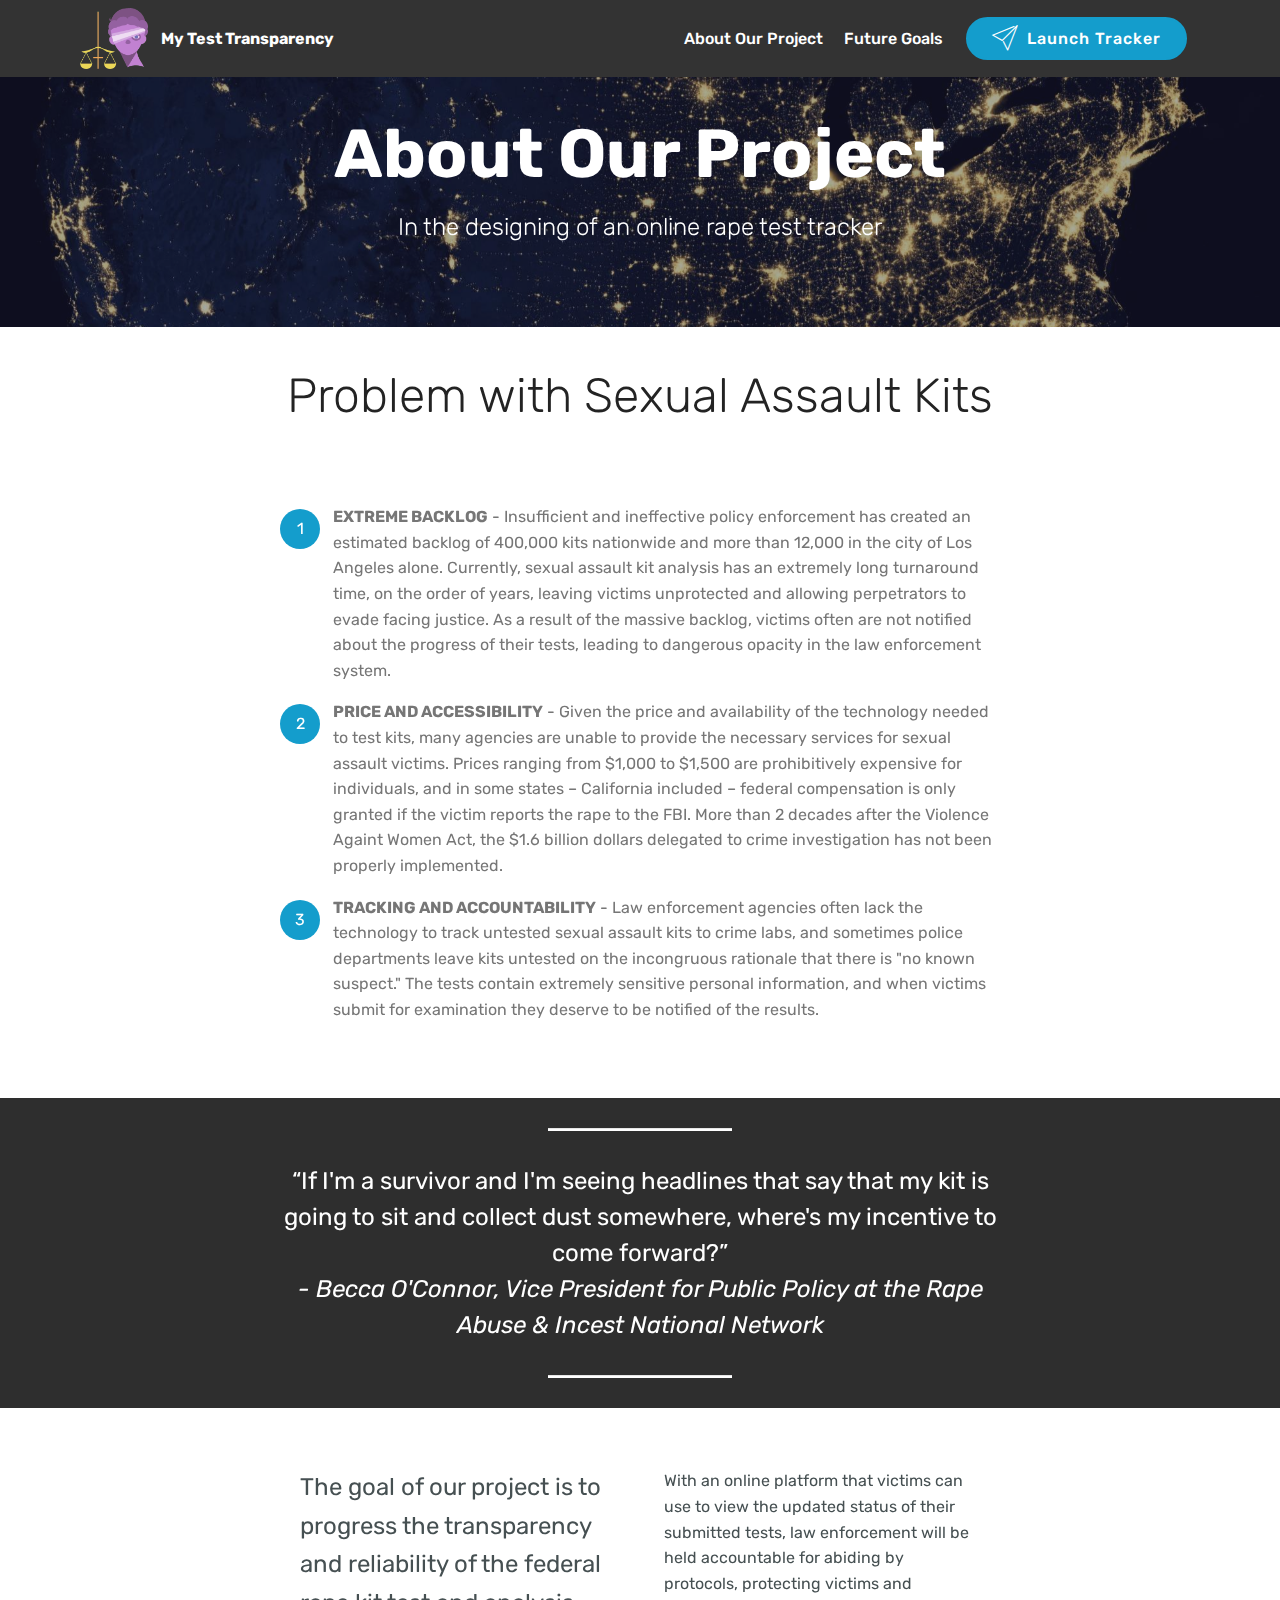
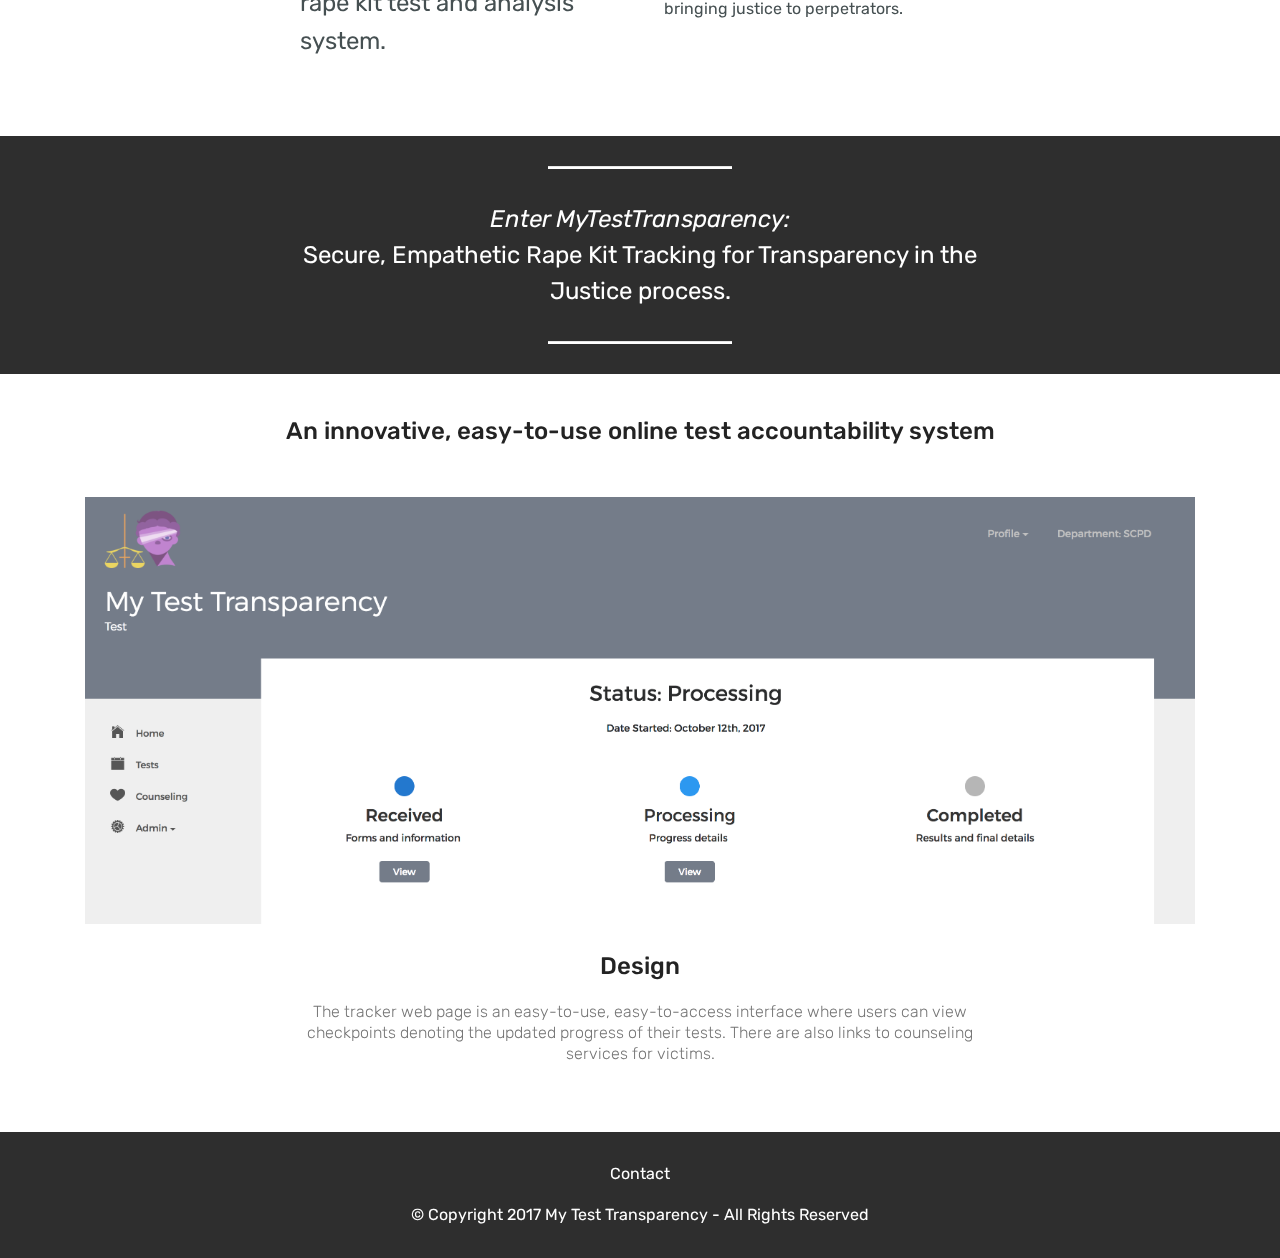
==== about.html @ ef168f83 "sorry ethan" ====
<!DOCTYPE html>
<html>
<head>
  <!-- Site made with Mobirise Website Builder v4.4.0, https://mobirise.com -->
  <meta charset="UTF-8">
  <meta http-equiv="X-UA-Compatible" content="IE=edge">
  <meta name="generator" content="Mobirise v4.4.0, mobirise.com">
  <meta name="viewport" content="width=device-width, initial-scale=1">
  <link rel="shortcut icon" href="assets/images/logo4.png" type="image/x-icon">
  <meta name="description" content="Web Builder Description">
  <title>About Our Project</title>
  <link rel="stylesheet" href="assets/web/assets/mobirise-icons/mobirise-icons.css">
  <link rel="stylesheet" href="assets/tether/tether.min.css">
  <link rel="stylesheet" href="assets/bootstrap/css/bootstrap.min.css">
  <link rel="stylesheet" href="assets/bootstrap/css/bootstrap-grid.min.css">
  <link rel="stylesheet" href="assets/bootstrap/css/bootstrap-reboot.min.css">
  <link rel="stylesheet" href="assets/socicon/css/styles.css">
  <link rel="stylesheet" href="assets/dropdown/css/style.css">
  <link rel="stylesheet" href="assets/theme/css/style.css">
  <link rel="stylesheet" href="assets/mobirise/css/mbr-additional.css" type="text/css">
  
  
  
</head>
<body>
<section class="menu cid-qA3uhq1I6x" once="menu" id="menu1-1q" data-rv-view="82">

    

    <nav class="navbar navbar-expand beta-menu navbar-dropdown align-items-center navbar-fixed-top navbar-toggleable-sm">
        <button class="navbar-toggler navbar-toggler-right" type="button" data-toggle="collapse" data-target="#navbarSupportedContent" aria-controls="navbarSupportedContent" aria-expanded="false" aria-label="Toggle navigation">
            <div class="hamburger">
                <span></span>
                <span></span>
                <span></span>
                <span></span>
            </div>
        </button>
        <div class="menu-logo">
            <div class="navbar-brand">
                <span class="navbar-logo">
                    <a href="index.html">
                         <img src="assets/images/biome-icon-500x448.png" alt="Mobirise" title="" media-simple="true" style="height: 3.8rem;">
                    </a>
                </span>
                <span class="navbar-caption-wrap"><a class="navbar-caption text-white display-4" href="index.html">
                        My Test Transparency</a></span>
            </div>
        </div>
        <div class="collapse navbar-collapse" id="navbarSupportedContent">
            <ul class="navbar-nav nav-dropdown" data-app-modern-menu="true"><li class="nav-item">
                    <a class="nav-link link text-white display-4" href="about.html">
                        
                        About Our Project</a>
                </li>
                <li class="nav-item">
                    <a class="nav-link link text-white display-4" href="page2.html">
                        Future Goals
                    </a>
                </li></ul>
            <div class="navbar-buttons mbr-section-btn"><a class="btn btn-sm btn-primary display-4" href="http://post-s-more.firebaseapp.com"><span class="mbri-paper-plane mbr-iconfont mbr-iconfont-btn"></span>
                    Launch Tracker</a></div>
        </div>
    </nav>
</section>

<section class="engine"><a href="https://mobirise.co">Mobirise</a></section><section class="mbr-section content5 cid-qzYVEsh3ck mbr-parallax-background" id="content5-o" data-rv-view="56">

    

    <div class="mbr-overlay" style="opacity: 0.4; background-color: rgb(35, 35, 35);">
    </div>

    <div class="container">
        <div class="media-container-row">
            <div class="title col-12 col-md-8">
                <h2 class="align-center mbr-bold mbr-white pb-3 mbr-fonts-style display-1">
                    About Our Project</h2>
                <h3 class="mbr-section-subtitle align-center mbr-light mbr-white pb-3 mbr-fonts-style display-5">
                    In the designing of an online rape test tracker</h3>
                
                
            </div>
        </div>
    </div>
</section>

<section class="mbr-section content4 cid-qzYWwSznkA" id="content4-p" data-rv-view="59">

    

    <div class="container">
        <div class="media-container-row">
            <div class="title col-12 col-md-8">
                <h2 class="align-center pb-3 mbr-fonts-style display-2">Problem with Sexual Assault Kits</h2>
                <h3 class="mbr-section-subtitle align-center mbr-light mbr-fonts-style display-5"></h3>
                
            </div>
        </div>
    </div>
</section>

<section class="mbr-section article content11 cid-qzYY0s5NIc" id="content11-u" data-rv-view="61">
     

    <div class="container">
        <div class="media-container-row">
            <div class="mbr-text counter-container col-12 col-md-8 mbr-fonts-style display-7">
                <ol>
                    <li><strong>EXTREME BACKLOG</strong>&nbsp;- Insufficient and ineffective policy enforcement has created an estimated backlog of 400,000 kits nationwide and more than 12,000 in the city of Los Angeles alone. Currently, sexual assault kit analysis has an extremely long turnaround time, on the order of years, leaving victims unprotected and allowing perpetrators to evade facing justice. As a result of the massive backlog, victims often are not notified about the progress of their tests, leading to dangerous opacity in the law enforcement system.</li>
                    <li><strong>PRICE AND ACCESSIBILITY</strong>&nbsp;- Given the price and availability of the technology needed to test kits, many agencies are unable to provide the necessary services for sexual assault victims. Prices ranging from $1,000 to $1,500 are prohibitively expensive for individuals, and in some states – California included – federal compensation is only granted if the victim reports the rape to the FBI. More than 2 decades after the Violence Againt Women Act, the $1.6 billion dollars delegated to crime investigation has not been properly implemented.</li>
                    <li><strong>TRACKING AND ACCOUNTABILITY</strong> - Law enforcement agencies often lack the technology to track untested sexual assault kits to crime labs, and sometimes police departments leave kits untested on the incongruous rationale that there is "no known suspect." The tests contain extremely sensitive personal information, and when victims submit for examination they deserve to be notified of the results.</li>
                </ol>
            </div>
        </div>
    </div>
</section>

<section class="mbr-section article content10 cid-qzYYzgu5Ie" id="content10-w" data-rv-view="62">
    
     

    <div class="container">
        <div class="inner-container" style="width: 66%;">
            <hr class="line" style="width: 25%;">
            <div class="section-text align-center mbr-white mbr-fonts-style display-5">“If I'm a survivor and I'm seeing headlines that say that my kit is going to sit and collect dust somewhere, where's my incentive to come forward?”<br><em>- Becca O'Connor, Vice President for Public Policy at the Rape Abuse &amp; Incest National Network</em></div>
            <hr class="line" style="width: 25%;">
        </div>
    </div>
</section>

<section class="mbr-section article content3 cid-qzYYx33N7v" id="content3-v" data-rv-view="64">
      
     

    <div class="container">
        <div class="media-container-row">
            <div class="row col-12 col-md-8">
                <div class="col-12 col-md-6 pr-lg-4 mbr-text mbr-fonts-style display-5"><p>
                     The goal of our project is to progress the transparency and reliability of the federal rape kit test and analysis system.</p></div>
                <div class="col-12 col-md-6 pl-lg-4 mbr-text mbr-fonts-style display-7"><p>With an online platform that victims can use to view the updated status of their submitted tests, law enforcement will be held accountable for&nbsp;<span style="font-size: 1rem;">abiding by protocols, protecting victims and bringing&nbsp;</span><span style="font-size: 1rem;">justice to perpetrators.</span></p></div>
            </div>
        </div>
    </div>
</section>

<section class="mbr-section article content10 cid-qzYZ3nhNGM" id="content10-y" data-rv-view="65">
    
     

    <div class="container">
        <div class="inner-container" style="width: 66%;">
            <hr class="line" style="width: 25%;">
            <div class="section-text align-center mbr-white mbr-fonts-style display-5"><em>
                    Enter MyTestTransparency: <br></em>Secure, Empathetic Rape Kit Tracking for Transparency in the Justice process.</div>
            <hr class="line" style="width: 25%;">
        </div>
    </div>
</section>

<section class="mbr-section content4 cid-qzYYXwoCMM" id="content4-x" data-rv-view="67">

    

    <div class="container">
        <div class="media-container-row">
            <div class="title col-12 col-md-8">
                <h2 class="align-center pb-3 mbr-fonts-style display-5">An innovative, easy-to-use online test accountability system</h2>
                <h3 class="mbr-section-subtitle align-center mbr-light mbr-fonts-style display-5"></h3>
                
            </div>
        </div>
    </div>
</section>

<section class="cid-qzYZJZT6rf" id="image2-z" data-rv-view="69">

    

    <figure class="mbr-figure container">
        <div class="image-block" style="width: 100%;">
            <img src="assets/images/my-test-transparency-interface-3097x1190.png" alt="Mobirise" title="" media-simple="true">
            
        </div>
    </figure>
</section>

<section class="mbr-section content4 cid-qA33wZK6go" id="content4-1p" data-rv-view="71">

    

    <div class="container">
        <div class="media-container-row">
            <div class="title col-12 col-md-8">
                <h2 class="align-center pb-3 mbr-fonts-style display-5">
                    Design</h2>
                <h3 class="mbr-section-subtitle align-center mbr-light mbr-fonts-style display-7">The tracker web page is an easy-to-use, easy-to-access interface where users can view checkpoints denoting the updated progress of their tests. There are also links to counseling services for victims.</h3>
                
            </div>
        </div>
    </div>
</section>

<section once="" class="cid-qA30gYaoWU" id="footer7-1l" data-rv-view="73">

    

    

    <div class="container">
        <div class="media-container-row align-center mbr-white">
            <div class="row row-links">
                <ul class="foot-menu">
                    
                    
                    
                    
                    
                <li class="foot-menu-item mbr-fonts-style display-7"><a href="mailto:MyTestTransparency@gmail.com" class="text-white">Contact</a></li></ul>
            </div>
            
            <div class="row row-copirayt">
                <p class="mbr-text mb-0 mbr-fonts-style mbr-white align-center display-7">
                    © Copyright 2017 My Test Transparency - All Rights Reserved
                </p>
            </div>
        </div>
    </div>
</section>


  <script src="assets/web/assets/jquery/jquery.min.js"></script>
  <script src="assets/popper/popper.min.js"></script>
  <script src="assets/tether/tether.min.js"></script>
  <script src="assets/bootstrap/js/bootstrap.min.js"></script>
  <script src="assets/jarallax/jarallax.min.js"></script>
  <script src="assets/dropdown/js/script.min.js"></script>
  <script src="assets/touch-swipe/jquery.touch-swipe.min.js"></script>
  <script src="assets/smooth-scroll/smooth-scroll.js"></script>
  <script src="assets/theme/js/script.js"></script>
  
  
</body>
</html>
---- assets/web/assets/mobirise-icons/mobirise-icons.css ----
@font-face {
  font-family: 'MobiriseIcons';
  src:  url('mobirise-icons.eot?spat4u');
  src:  url('mobirise-icons.eot?spat4u#iefix') format('embedded-opentype'),
    url('mobirise-icons.ttf?spat4u') format('truetype'),
    url('mobirise-icons.woff?spat4u') format('woff'),
    url('mobirise-icons.svg?spat4u#MobiriseIcons') format('svg');
  font-weight: normal;
  font-style: normal;
}

[class^="mbri-"], [class*=" mbri-"] {
  /* use !important to prevent issues with browser extensions that change fonts */
  font-family: MobiriseIcons !important;
  speak: none;
  font-style: normal;
  font-weight: normal;
  font-variant: normal;
  text-transform: none;
  line-height: 1;

  /* Better Font Rendering =========== */
  -webkit-font-smoothing: antialiased;
  -moz-osx-font-smoothing: grayscale;
}

.mbri-add-submenu:before {
  content: "\e900";
}
.mbri-alert:before {
  content: "\e901";
}
.mbri-align-center:before {
  content: "\e902";
}
.mbri-align-justify:before {
  content: "\e903";
}
.mbri-align-left:before {
  content: "\e904";
}
.mbri-align-right:before {
  content: "\e905";
}
.mbri-android:before {
  content: "\e906";
}
.mbri-apple:before {
  content: "\e907";
}
.mbri-arrow-down:before {
  content: "\e908";
}
.mbri-arrow-next:before {
  content: "\e909";
}
.mbri-arrow-prev:before {
  content: "\e90a";
}
.mbri-arrow-up:before {
  content: "\e90b";
}
.mbri-bold:before {
  content: "\e90c";
}
.mbri-bookmark:before {
  content: "\e90d";
}
.mbri-bootstrap:before {
  content: "\e90e";
}
.mbri-briefcase:before {
  content: "\e90f";
}
.mbri-browse:before {
  content: "\e910";
}
.mbri-bulleted-list:before {
  content: "\e911";
}
.mbri-calendar:before {
  content: "\e912";
}
.mbri-camera:before {
  content: "\e913";
}
.mbri-cart-add:before {
  content: "\e914";
}
.mbri-cart-full:before {
  content: "\e915";
}
.mbri-cash:before {
  content: "\e916";
}
.mbri-change-style:before {
  content: "\e917";
}
.mbri-chat:before {
  content: "\e918";
}
.mbri-clock:before {
  content: "\e919";
}
.mbri-close:before {
  content: "\e91a";
}
.mbri-cloud:before {
  content: "\e91b";
}
.mbri-code:before {
  content: "\e91c";
}
.mbri-contact-form:before {
  content: "\e91d";
}
.mbri-credit-card:before {
  content: "\e91e";
}
.mbri-cursor-click:before {
  content: "\e91f";
}
.mbri-cust-feedback:before {
  content: "\e920";
}
.mbri-database:before {
  content: "\e921";
}
.mbri-delivery:before {
  content: "\e922";
}
.mbri-desktop:before {
  content: "\e923";
}
.mbri-devices:before {
  content: "\e924";
}
.mbri-down:before {
  content: "\e925";
}
.mbri-download:before {
  content: "\e989";
}
.mbri-drag-n-drop:before {
  content: "\e927";
}
.mbri-drag-n-drop2:before {
  content: "\e928";
}
.mbri-edit:before {
  content: "\e929";
}
.mbri-edit2:before {
  content: "\e92a";
}
.mbri-error:before {
  content: "\e92b";
}
.mbri-extension:before {
  content: "\e92c";
}
.mbri-features:before {
  content: "\e92d";
}
.mbri-file:before {
  content: "\e92e";
}
.mbri-flag:before {
  content: "\e92f";
}
.mbri-folder:before {
  content: "\e930";
}
.mbri-gift:before {
  content: "\e931";
}
.mbri-github:before {
  content: "\e932";
}
.mbri-globe:before {
  content: "\e933";
}
.mbri-globe-2:before {
  content: "\e934";
}
.mbri-growing-chart:before {
  content: "\e935";
}
.mbri-hearth:before {
  content: "\e936";
}
.mbri-help:before {
  content: "\e937";
}
.mbri-home:before {
  content: "\e938";
}
.mbri-hot-cup:before {
  content: "\e939";
}
.mbri-idea:before {
  content: "\e93a";
}
.mbri-image-gallery:before {
  content: "\e93b";
}
.mbri-image-slider:before {
  content: "\e93c";
}
.mbri-info:before {
  content: "\e93d";
}
.mbri-italic:before {
  content: "\e93e";
}
.mbri-key:before {
  content: "\e93f";
}
.mbri-laptop:before {
  content: "\e940";
}
.mbri-layers:before {
  content: "\e941";
}
.mbri-left-right:before {
  content: "\e942";
}
.mbri-left:before {
  content: "\e943";
}
.mbri-letter:before {
  content: "\e944";
}
.mbri-like:before {
  content: "\e945";
}
.mbri-link:before {
  content: "\e946";
}
.mbri-lock:before {
  content: "\e947";
}
.mbri-login:before {
  content: "\e948";
}
.mbri-logout:before {
  content: "\e949";
}
.mbri-magic-stick:before {
  content: "\e94a";
}
.mbri-map-pin:before {
  content: "\e94b";
}
.mbri-menu:before {
  content: "\e94c";
}
.mbri-mobile:before {
  content: "\e94d";
}
.mbri-mobile2:before {
  content: "\e94e";
}
.mbri-mobirise:before {
  content: "\e94f";
}
.mbri-more-horizontal:before {
  content: "\e950";
}
.mbri-more-vertical:before {
  content: "\e951";
}
.mbri-music:before {
  content: "\e952";
}
.mbri-new-file:before {
  content: "\e953";
}
.mbri-numbered-list:before {
  content: "\e954";
}
.mbri-opened-folder:before {
  content: "\e955";
}
.mbri-pages:before {
  content: "\e956";
}
.mbri-paper-plane:before {
  content: "\e957";
}
.mbri-paperclip:before {
  content: "\e958";
}
.mbri-photo:before {
  content: "\e959";
}
.mbri-photos:before {
  content: "\e95a";
}
.mbri-pin:before {
  content: "\e95b";
}
.mbri-play:before {
  content: "\e95c";
}
.mbri-plus:before {
  content: "\e95d";
}
.mbri-preview:before {
  content: "\e95e";
}
.mbri-print:before {
  content: "\e95f";
}
.mbri-protect:before {
  content: "\e960";
}
.mbri-question:before {
  content: "\e961";
}
.mbri-quote-left:before {
  content: "\e962";
}
.mbri-quote-right:before {
  content: "\e963";
}
.mbri-refresh:before {
  content: "\e964";
}
.mbri-responsive:before {
  content: "\e965";
}
.mbri-right:before {
  content: "\e966";
}
.mbri-rocket:before {
  content: "\e967";
}
.mbri-sad-face:before {
  content: "\e968";
}
.mbri-sale:before {
  content: "\e969";
}
.mbri-save:before {
  content: "\e96a";
}
.mbri-search:before {
  content: "\e96b";
}
.mbri-setting:before {
  content: "\e96c";
}
.mbri-setting2:before {
  content: "\e96d";
}
.mbri-setting3:before {
  content: "\e96e";
}
.mbri-share:before {
  content: "\e96f";
}
.mbri-shopping-bag:before {
  content: "\e970";
}
.mbri-shopping-basket:before {
  content: "\e971";
}
.mbri-shopping-cart:before {
  content: "\e972";
}
.mbri-sites:before {
  content: "\e973";
}
.mbri-smile-face:before {
  content: "\e974";
}
.mbri-speed:before {
  content: "\e975";
}
.mbri-star:before {
  content: "\e976";
}
.mbri-success:before {
  content: "\e977";
}
.mbri-sun:before {
  content: "\e978";
}
.mbri-sun2:before {
  content: "\e979";
}
.mbri-tablet:before {
  content: "\e97a";
}
.mbri-tablet-vertical:before {
  content: "\e97b";
}
.mbri-target:before {
  content: "\e97c";
}
.mbri-timer:before {
  content: "\e97d";
}
.mbri-to-ftp:before {
  content: "\e97e";
}
.mbri-to-local-drive:before {
  content: "\e97f";
}
.mbri-touch-swipe:before {
  content: "\e980";
}
.mbri-touch:before {
  content: "\e981";
}
.mbri-trash:before {
  content: "\e982";
}
.mbri-underline:before {
  content: "\e983";
}
.mbri-unlink:before {
  content: "\e984";
}
.mbri-unlock:before {
  content: "\e985";
}
.mbri-up-down:before {
  content: "\e986";
}
.mbri-up:before {
  content: "\e987";
}
.mbri-update:before {
  content: "\e988";
}
.mbri-upload:before {
 content: "\e926"; 
}
.mbri-user:before {
  content: "\e98a";
}
.mbri-user2:before {
  content: "\e98b";
}
.mbri-users:before {
  content: "\e98c";
}
.mbri-video:before {
  content: "\e98d";
}
.mbri-video-play:before {
  content: "\e98e";
}
.mbri-watch:before {
  content: "\e98f";
}
.mbri-website-theme:before {
  content: "\e990";
}
.mbri-wifi:before {
  content: "\e991";
}
.mbri-windows:before {
  content: "\e992";
}
.mbri-zoom-out:before {
  content: "\e993";
}
.mbri-redo:before {
  content: "\e994";
}
.mbri-undo:before {
  content: "\e995";
}
---- assets/socicon/css/styles.css ----
@charset "UTF-8";

@font-face {
  font-family: "socicon";
  src:url("../fonts/socicon.eot");
  src:url("../fonts/socicon.eot?#iefix") format("embedded-opentype"),
    url("../fonts/socicon.woff") format("woff"),
    url("../fonts/socicon.ttf") format("truetype"),
    url("../fonts/socicon.svg#socicon") format("svg");
  font-weight: normal;
  font-style: normal;

}

[data-icon]:before {
  font-family: "socicon" !important;
  content: attr(data-icon);
  font-style: normal !important;
  font-weight: normal !important;
  font-variant: normal !important;
  text-transform: none !important;
  speak: none;
  line-height: 1;
  -webkit-font-smoothing: antialiased;
  -moz-osx-font-smoothing: grayscale;
}

[class^="socicon-"]:before,
[class*=" socicon-"]:before {
  font-family: "socicon" !important;
  font-style: normal !important;
  font-weight: normal !important;
  font-variant: normal !important;
  text-transform: none !important;
  speak: none;
  line-height: 1;
  -webkit-font-smoothing: antialiased;
  -moz-osx-font-smoothing: grayscale;
}

.socicon-modelmayhem:before {
  content: "\e000";
}
.socicon-mixcloud:before {
  content: "\e001";
}
.socicon-drupal:before {
  content: "\e002";
}
.socicon-swarm:before {
  content: "\e003";
}
.socicon-istock:before {
  content: "\e004";
}
.socicon-yammer:before {
  content: "\e005";
}
.socicon-ello:before {
  content: "\e006";
}
.socicon-stackoverflow:before {
  content: "\e007";
}
.socicon-persona:before {
  content: "\e008";
}
.socicon-triplej:before {
  content: "\e009";
}
.socicon-houzz:before {
  content: "\e00a";
}
.socicon-rss:before {
  content: "\e00b";
}
.socicon-paypal:before {
  content: "\e00c";
}
.socicon-odnoklassniki:before {
  content: "\e00d";
}
.socicon-airbnb:before {
  content: "\e00e";
}
.socicon-periscope:before {
  content: "\e00f";
}
.socicon-outlook:before {
  content: "\e010";
}
.socicon-coderwall:before {
  content: "\e011";
}
.socicon-tripadvisor:before {
  content: "\e012";
}
.socicon-appnet:before {
  content: "\e013";
}
.socicon-goodreads:before {
  content: "\e014";
}
.socicon-tripit:before {
  content: "\e015";
}
.socicon-lanyrd:before {
  content: "\e016";
}
.socicon-slideshare:before {
  content: "\e017";
}
.socicon-buffer:before {
  content: "\e018";
}
.socicon-disqus:before {
  content: "\e019";
}
.socicon-vkontakte:before {
  content: "\e01a";
}
.socicon-whatsapp:before {
  content: "\e01b";
}
.socicon-patreon:before {
  content: "\e01c";
}
.socicon-storehouse:before {
  content: "\e01d";
}
.socicon-pocket:before {
  content: "\e01e";
}
.socicon-mail:before {
  content: "\e01f";
}
.socicon-blogger:before {
  content: "\e020";
}
.socicon-technorati:before {
  content: "\e021";
}
.socicon-reddit:before {
  content: "\e022";
}
.socicon-dribbble:before {
  content: "\e023";
}
.socicon-stumbleupon:before {
  content: "\e024";
}
.socicon-digg:before {
  content: "\e025";
}
.socicon-envato:before {
  content: "\e026";
}
.socicon-behance:before {
  content: "\e027";
}
.socicon-delicious:before {
  content: "\e028";
}
.socicon-deviantart:before {
  content: "\e029";
}
.socicon-forrst:before {
  content: "\e02a";
}
.socicon-play:before {
  content: "\e02b";
}
.socicon-zerply:before {
  content: "\e02c";
}
.socicon-wikipedia:before {
  content: "\e02d";
}
.socicon-apple:before {
  content: "\e02e";
}
.socicon-flattr:before {
  content: "\e02f";
}
.socicon-github:before {
  content: "\e030";
}
.socicon-renren:before {
  content: "\e031";
}
.socicon-friendfeed:before {
  content: "\e032";
}
.socicon-newsvine:before {
  content: "\e033";
}
.socicon-identica:before {
  content: "\e034";
}
.socicon-bebo:before {
  content: "\e035";
}
.socicon-zynga:before {
  content: "\e036";
}
.socicon-steam:before {
  content: "\e037";
}
.socicon-xbox:before {
  content: "\e038";
}
.socicon-windows:before {
  content: "\e039";
}
.socicon-qq:before {
  content: "\e03a";
}
.socicon-douban:before {
  content: "\e03b";
}
.socicon-meetup:before {
  content: "\e03c";
}
.socicon-playstation:before {
  content: "\e03d";
}
.socicon-android:before {
  content: "\e03e";
}
.socicon-snapchat:before {
  content: "\e03f";
}
.socicon-twitter:before {
  content: "\e040";
}
.socicon-facebook:before {
  content: "\e041";
}
.socicon-googleplus:before {
  content: "\e042";
}
.socicon-pinterest:before {
  content: "\e043";
}
.socicon-foursquare:before {
  content: "\e044";
}
.socicon-yahoo:before {
  content: "\e045";
}
.socicon-skype:before {
  content: "\e046";
}
.socicon-yelp:before {
  content: "\e047";
}
.socicon-feedburner:before {
  content: "\e048";
}
.socicon-linkedin:before {
  content: "\e049";
}
.socicon-viadeo:before {
  content: "\e04a";
}
.socicon-xing:before {
  content: "\e04b";
}
.socicon-myspace:before {
  content: "\e04c";
}
.socicon-soundcloud:before {
  content: "\e04d";
}
.socicon-spotify:before {
  content: "\e04e";
}
.socicon-grooveshark:before {
  content: "\e04f";
}
.socicon-lastfm:before {
  content: "\e050";
}
.socicon-youtube:before {
  content: "\e051";
}
.socicon-vimeo:before {
  content: "\e052";
}
.socicon-dailymotion:before {
  content: "\e053";
}
.socicon-vine:before {
  content: "\e054";
}
.socicon-flickr:before {
  content: "\e055";
}
.socicon-500px:before {
  content: "\e056";
}
.socicon-wordpress:before {
  content: "\e058";
}
.socicon-tumblr:before {
  content: "\e059";
}
.socicon-twitch:before {
  content: "\e05a";
}
.socicon-8tracks:before {
  content: "\e05b";
}
.socicon-amazon:before {
  content: "\e05c";
}
.socicon-icq:before {
  content: "\e05d";
}
.socicon-smugmug:before {
  content: "\e05e";
}
.socicon-ravelry:before {
  content: "\e05f";
}
.socicon-weibo:before {
  content: "\e060";
}
.socicon-baidu:before {
  content: "\e061";
}
.socicon-angellist:before {
  content: "\e062";
}
.socicon-ebay:before {
  content: "\e063";
}
.socicon-imdb:before {
  content: "\e064";
}
.socicon-stayfriends:before {
  content: "\e065";
}
.socicon-residentadvisor:before {
  content: "\e066";
}
.socicon-google:before {
  content: "\e067";
}
.socicon-yandex:before {
  content: "\e068";
}
.socicon-sharethis:before {
  content: "\e069";
}
.socicon-bandcamp:before {
  content: "\e06a";
}
.socicon-itunes:before {
  content: "\e06b";
}
.socicon-deezer:before {
  content: "\e06c";
}
.socicon-telegram:before {
  content: "\e06e";
}
.socicon-openid:before {
  content: "\e06f";
}
.socicon-amplement:before {
  content: "\e070";
}
.socicon-viber:before {
  content: "\e071";
}
.socicon-zomato:before {
  content: "\e072";
}
.socicon-draugiem:before {
  content: "\e074";
}
.socicon-endomodo:before {
  content: "\e075";
}
.socicon-filmweb:before {
  content: "\e076";
}
.socicon-stackexchange:before {
  content: "\e077";
}
.socicon-wykop:before {
  content: "\e078";
}
.socicon-teamspeak:before {
  content: "\e079";
}
.socicon-teamviewer:before {
  content: "\e07a";
}
.socicon-ventrilo:before {
  content: "\e07b";
}
.socicon-younow:before {
  content: "\e07c";
}
.socicon-raidcall:before {
  content: "\e07d";
}
.socicon-mumble:before {
  content: "\e07e";
}
.socicon-medium:before {
  content: "\e06d";
}
.socicon-bebee:before {
  content: "\e07f";
}
.socicon-hitbox:before {
  content: "\e080";
}
.socicon-reverbnation:before {
  content: "\e081";
}
.socicon-formulr:before {
  content: "\e082";
}
.socicon-instagram:before {
  content: "\e057";
}
.socicon-battlenet:before {
  content: "\e083";
}
.socicon-chrome:before {
  content: "\e084";
}
.socicon-discord:before {
  content: "\e086";
}
.socicon-issuu:before {
  content: "\e087";
}
.socicon-macos:before {
  content: "\e088";
}
.socicon-firefox:before {
  content: "\e089";
}
.socicon-opera:before {
  content: "\e08d";
}
.socicon-keybase:before {
  content: "\e090";
}
.socicon-alliance:before {
  content: "\e091";
}
.socicon-livejournal:before {
  content: "\e092";
}
.socicon-googlephotos:before {
  content: "\e093";
}
.socicon-horde:before {
  content: "\e094";
}
.socicon-etsy:before {
  content: "\e095";
}
.socicon-zapier:before {
  content: "\e096";
}
.socicon-google-scholar:before {
  content: "\e097";
}
.socicon-researchgate:before {
  content: "\e098";
}
.socicon-wechat:before {
  content: "\e099";
}
.socicon-strava:before {
  content: "\e09a";
}
.socicon-line:before {
  content: "\e09b";
}
.socicon-lyft:before {
  content: "\e09c";
}
.socicon-uber:before {
  content: "\e09d";
}
.socicon-songkick:before {
  content: "\e09e";
}
.socicon-viewbug:before {
  content: "\e09f";
}
.socicon-googlegroups:before {
  content: "\e0a0";
}
.socicon-quora:before {
  content: "\e073";
}
.socicon-diablo:before {
  content: "\e085";
}
.socicon-blizzard:before {
  content: "\e0a1";
}
.socicon-hearthstone:before {
  content: "\e08b";
}
.socicon-heroes:before {
  content: "\e08a";
}
.socicon-overwatch:before {
  content: "\e08c";
}
.socicon-warcraft:before {
  content: "\e08e";
}
.socicon-starcraft:before {
  content: "\e08f";
}
.socicon-beam:before {
  content: "\e0a2";
}
.socicon-curse:before {
  content: "\e0a3";
}
.socicon-player:before {
  content: "\e0a4";
}
.socicon-streamjar:before {
  content: "\e0a5";
}
.socicon-nintendo:before {
  content: "\e0a6";
}
.socicon-hellocoton:before {
  content: "\e0a7";
}
---- assets/dropdown/css/style.css ----
.navbar-dropdown {
  left: 0;
  padding: 0;
  position: absolute;
  right: 0;
  top: 0;
  transition: all 0.45s ease;
  z-index: 1030;
  background: #282828; }
  .navbar-dropdown .navbar-logo {
    margin-right: 0.8rem;
    transition: margin 0.3s ease-in-out;
    vertical-align: middle; }
    .navbar-dropdown .navbar-logo img {
      height: 3.125rem;
      transition: all 0.3s ease-in-out; }
    .navbar-dropdown .navbar-logo.mbr-iconfont {
      font-size: 3.125rem;
      line-height: 3.125rem; }
  .navbar-dropdown .navbar-caption {
    font-weight: 700;
    white-space: normal;
    vertical-align: -4px;
    line-height: 3.125rem !important; }
    .navbar-dropdown .navbar-caption, .navbar-dropdown .navbar-caption:hover {
      color: inherit;
      text-decoration: none; }
  .navbar-dropdown .mbr-iconfont + .navbar-caption {
    vertical-align: -1px; }
  .navbar-dropdown.navbar-fixed-top {
    position: fixed; }
  .navbar-dropdown .navbar-brand span {
    vertical-align: -4px; }
  .navbar-dropdown.bg-color.transparent {
    background: none; }
  .navbar-dropdown.navbar-short .navbar-brand {
    padding: 0.625rem 0; }
    .navbar-dropdown.navbar-short .navbar-brand span {
      vertical-align: -1px; }
  .navbar-dropdown.navbar-short .navbar-caption {
    line-height: 2.375rem !important;
    vertical-align: -2px; }
  .navbar-dropdown.navbar-short .navbar-logo {
    margin-right: 0.5rem; }
    .navbar-dropdown.navbar-short .navbar-logo img {
      height: 2.375rem; }
    .navbar-dropdown.navbar-short .navbar-logo.mbr-iconfont {
      font-size: 2.375rem;
      line-height: 2.375rem; }
  .navbar-dropdown.navbar-short .mbr-table-cell {
    height: 3.625rem; }
  .navbar-dropdown .navbar-close {
    left: 0.6875rem;
    position: fixed;
    top: 0.75rem;
    z-index: 1000; }
  .navbar-dropdown .hamburger-icon {
    content: "";
    display: inline-block;
    vertical-align: middle;
    width: 16px;
    -webkit-box-shadow: 0 -6px 0 1px #282828,0 0 0 1px #282828,0 6px 0 1px #282828;
    -moz-box-shadow: 0 -6px 0 1px #282828,0 0 0 1px #282828,0 6px 0 1px #282828;
    box-shadow: 0 -6px 0 1px #282828,0 0 0 1px #282828,0 6px 0 1px #282828; }

.dropdown-menu .dropdown-toggle[data-toggle="dropdown-submenu"]::after {
  border-bottom: 0.35em solid transparent;
  border-left: 0.35em solid;
  border-right: 0;
  border-top: 0.35em solid transparent;
  margin-left: 0.3rem; }

.dropdown-menu .dropdown-item:focus {
  outline: 0; }

.nav-dropdown {
  font-size: 0.75rem;
  font-weight: 500;
  height: auto !important; }
  .nav-dropdown .nav-btn {
    padding-left: 1rem; }
  .nav-dropdown .link {
    margin: .667em 1.667em;
    font-weight: 500;
    padding: 0;
    transition: color .2s ease-in-out; }
    .nav-dropdown .link.dropdown-toggle {
      margin-right: 2.583em; }
      .nav-dropdown .link.dropdown-toggle::after {
        margin-left: .25rem;
        border-top: 0.35em solid;
        border-right: 0.35em solid transparent;
        border-left: 0.35em solid transparent;
        border-bottom: 0; }
      .nav-dropdown .link.dropdown-toggle[aria-expanded="true"] {
        margin: 0;
        padding: 0.667em 3.263em  0.667em 1.667em; }
  .nav-dropdown .link::after,
  .nav-dropdown .dropdown-item::after {
    color: inherit; }
  .nav-dropdown .btn {
    font-size: 0.75rem;
    font-weight: 700;
    letter-spacing: 0;
    margin-bottom: 0;
    padding-left: 1.25rem;
    padding-right: 1.25rem; }
  .nav-dropdown .dropdown-menu {
    border-radius: 0;
    border: 0;
    left: 0;
    margin: 0;
    padding-bottom: 1.25rem;
    padding-top: 1.25rem;
    position: relative; }
  .nav-dropdown .dropdown-submenu {
    margin-left: 0.125rem;
    top: 0; }
  .nav-dropdown .dropdown-item {
    font-weight: 500;
    line-height: 2;
    padding: 0.3846em 4.615em 0.3846em 1.5385em;
    position: relative;
    transition: color .2s ease-in-out, background-color .2s ease-in-out; }
    .nav-dropdown .dropdown-item::after {
      margin-top: -0.3077em;
      position: absolute;
      right: 1.1538em;
      top: 50%; }
    .nav-dropdown .dropdown-item:focus, .nav-dropdown .dropdown-item:hover {
      background: none; }

@media (max-width: 767px) {
  .nav-dropdown.navbar-toggleable-sm {
    bottom: 0;
    display: none;
    left: 0;
    overflow-x: hidden;
    position: fixed;
    top: 0;
    transform: translateX(-100%);
    -ms-transform: translateX(-100%);
    -webkit-transform: translateX(-100%);
    width: 18.75rem;
    z-index: 999; } }
.nav-dropdown.navbar-toggleable-xl {
  bottom: 0;
  display: none;
  left: 0;
  overflow-x: hidden;
  position: fixed;
  top: 0;
  transform: translateX(-100%);
  -ms-transform: translateX(-100%);
  -webkit-transform: translateX(-100%);
  width: 18.75rem;
  z-index: 999; }

.nav-dropdown-sm {
  display: block !important;
  overflow-x: hidden;
  overflow: auto;
  padding-top: 3.875rem; }
  .nav-dropdown-sm::after {
    content: "";
    display: block;
    height: 3rem;
    width: 100%; }
  .nav-dropdown-sm.collapse.in ~ .navbar-close {
    display: block !important; }
  .nav-dropdown-sm.collapsing, .nav-dropdown-sm.collapse.in {
    transform: translateX(0);
    -ms-transform: translateX(0);
    -webkit-transform: translateX(0);
    transition: all 0.25s ease-out;
    -webkit-transition: all 0.25s ease-out;
    background: #282828; }
  .nav-dropdown-sm.collapsing[aria-expanded="false"] {
    transform: translateX(-100%);
    -ms-transform: translateX(-100%);
    -webkit-transform: translateX(-100%); }
  .nav-dropdown-sm .nav-item {
    display: block;
    margin-left: 0 !important;
    padding-left: 0; }
  .nav-dropdown-sm .link,
  .nav-dropdown-sm .dropdown-item {
    border-top: 1px dotted rgba(255, 255, 255, 0.1);
    font-size: 0.8125rem;
    line-height: 1.6;
    margin: 0 !important;
    padding: 0.875rem 2.4rem 0.875rem 1.5625rem !important;
    position: relative;
    white-space: normal; }
    .nav-dropdown-sm .link:focus, .nav-dropdown-sm .link:hover,
    .nav-dropdown-sm .dropdown-item:focus,
    .nav-dropdown-sm .dropdown-item:hover {
      background: rgba(0, 0, 0, 0.2) !important;
      color: #c0a375; }
  .nav-dropdown-sm .nav-btn {
    position: relative;
    padding: 1.5625rem 1.5625rem 0 1.5625rem; }
    .nav-dropdown-sm .nav-btn::before {
      border-top: 1px dotted rgba(255, 255, 255, 0.1);
      content: "";
      left: 0;
      position: absolute;
      top: 0;
      width: 100%; }
    .nav-dropdown-sm .nav-btn + .nav-btn {
      padding-top: 0.625rem; }
      .nav-dropdown-sm .nav-btn + .nav-btn::before {
        display: none; }
  .nav-dropdown-sm .btn {
    padding: 0.625rem 0; }
  .nav-dropdown-sm .dropdown-toggle[data-toggle="dropdown-submenu"]::after {
    margin-left: .25rem;
    border-top: 0.35em solid;
    border-right: 0.35em solid transparent;
    border-left: 0.35em solid transparent;
    border-bottom: 0; }
  .nav-dropdown-sm .dropdown-toggle[data-toggle="dropdown-submenu"][aria-expanded="true"]::after {
    border-top: 0;
    border-right: 0.35em solid transparent;
    border-left: 0.35em solid transparent;
    border-bottom: 0.35em solid; }
  .nav-dropdown-sm .dropdown-menu {
    margin: 0;
    padding: 0;
    position: relative;
    top: 0;
    left: 0;
    width: 100%;
    border: 0;
    float: none;
    border-radius: 0;
    background: none; }
  .nav-dropdown-sm .dropdown-submenu {
    left: 100%;
    margin-left: 0.125rem;
    margin-top: -1.25rem;
    top: 0; }

.navbar-toggleable-sm .nav-dropdown .dropdown-menu {
  position: absolute; }

.navbar-toggleable-sm .nav-dropdown .dropdown-submenu {
  left: 100%;
  margin-left: 0.125rem;
  margin-top: -1.25rem;
  top: 0; }

.navbar-toggleable-sm.opened .nav-dropdown .dropdown-menu {
  position: relative; }

.navbar-toggleable-sm.opened .nav-dropdown .dropdown-submenu {
  left: 0;
  margin-left: 00rem;
  margin-top: 0rem;
  top: 0; }

.is-builder .nav-dropdown.collapsing {
  transition: none !important; }

/*# sourceMappingURL=style.css.map */
---- assets/theme/css/style.css ----
/*!
 * Mobirise v4 theme (https://mobirise.com/)
 * Copyright 2017 Mobirise
 */
section {
  background-color: #eeeeee; }

section,
.container,
.container-fluid {
  position: relative;
  word-wrap: break-word; }

a.mbr-iconfont:hover {
  text-decoration: none; }

.article .lead p, .article .lead ul, .article .lead ol, .article .lead pre, .article .lead blockquote {
  margin-bottom: 0; }

a {
  font-style: normal;
  font-weight: 400;
  cursor: pointer; }
  a, a:hover {
    text-decoration: none; }

figure {
  margin-bottom: 0; }

body {
  color: #232323; }

h1, h2, h3, h4, h5, h6,
.h1, .h2, .h3, .h4, .h5, .h6,
.display-1, .display-2, .display-3, .display-4 {
  line-height: 1;
  word-break: break-word;
  word-wrap: break-word; }

b, strong {
  font-weight: bold; }

blockquote {
  padding: 10px 0 10px 20px;
  position: relative;
  border-left: 2px solid;
  border-color: #ff3366; }

input:-webkit-autofill, input:-webkit-autofill:hover, input:-webkit-autofill:focus, input:-webkit-autofill:active {
  transition-delay: 9999s;
  transition-property: background-color, color; }

textarea[type="hidden"] {
  display: none; }

body {
  position: relative; }

section {
  background-position: 50% 50%;
  background-repeat: no-repeat;
  background-size: cover; }
  section .mbr-background-video,
  section .mbr-background-video-preview {
    position: absolute;
    bottom: 0;
    left: 0;
    right: 0;
    top: 0; }

.hidden {
  visibility: hidden; }

.mbr-z-index20 {
  z-index: 20; }

/*! Base colors */
.mbr-white {
  color: #ffffff; }

.mbr-black {
  color: #000000; }

.mbr-bg-white {
  background-color: #ffffff; }

.mbr-bg-black {
  background-color: #000000; }

/*! Text-aligns */
.align-left {
  text-align: left; }

.align-center {
  text-align: center; }

.align-right {
  text-align: right; }

@media (max-width: 767px) {
  .align-left, .align-center, .align-right, .mbr-section-btn, .mbr-section-title {
    text-align: center; } }
/*! Font-weight  */
.mbr-light {
  font-weight: 300; }

.mbr-regular {
  font-weight: 400; }

.mbr-semibold {
  font-weight: 500; }

.mbr-bold {
  font-weight: 700; }

/*! Media  */
.media-size-item {
  -webkit-flex: 1 1 auto;
  -moz-flex: 1 1 auto;
  -ms-flex: 1 1 auto;
  -o-flex: 1 1 auto;
  flex: 1 1 auto; }

.media-content {
  -webkit-flex-basis: 100%;
  flex-basis: 100%; }

.media-container-row {
  display: -ms-flexbox;
  display: -webkit-flex;
  display: flex;
  -webkit-flex-direction: row;
  -ms-flex-direction: row;
  flex-direction: row;
  -webkit-flex-wrap: wrap;
  -ms-flex-wrap: wrap;
  flex-wrap: wrap;
  -webkit-justify-content: center;
  -ms-flex-pack: center;
  justify-content: center;
  -webkit-align-content: center;
  -ms-flex-line-pack: center;
  align-content: center;
  -webkit-align-items: start;
  -ms-flex-align: start;
  align-items: start; }
  .media-container-row .media-size-item {
    width: 400px; }

.media-container-column {
  display: -ms-flexbox;
  display: -webkit-flex;
  display: flex;
  -webkit-flex-direction: column;
  -ms-flex-direction: column;
  flex-direction: column;
  -webkit-flex-wrap: wrap;
  -ms-flex-wrap: wrap;
  flex-wrap: wrap;
  -webkit-justify-content: center;
  -ms-flex-pack: center;
  justify-content: center;
  -webkit-align-content: center;
  -ms-flex-line-pack: center;
  align-content: center;
  -webkit-align-items: stretch;
  -ms-flex-align: stretch;
  align-items: stretch; }
  .media-container-column > * {
    width: 100%; }

@media (min-width: 992px) {
  .media-container-row {
    -webkit-flex-wrap: nowrap;
    -ms-flex-wrap: nowrap;
    flex-wrap: nowrap; } }
figure {
  overflow: hidden; }

figure[mbr-media-size] {
  transition: width 0.1s; }

.mbr-figure img, .mbr-figure iframe {
  display: block;
  width: 100%; }

.card {
  background-color: transparent;
  border: none; }

.card-img {
  text-align: center;
  flex-shrink: 0; }

.media {
  max-width: 100%;
  margin: 0 auto; }

.mbr-figure {
  -ms-flex-item-align: center;
  -ms-grid-row-align: center;
  -webkit-align-self: center;
  align-self: center; }

.media-container > div {
  max-width: 100%; }

.mbr-figure img, .card-img img {
  width: 100%; }

@media (max-width: 991px) {
  .media-size-item {
    width: auto !important; }

  .media {
    width: auto; }

  .mbr-figure {
    width: 100% !important; } }
/*! Buttons */
.mbr-section-btn {
  margin-left: -.25rem;
  margin-right: -.25rem;
  font-size: 0; }

nav .mbr-section-btn {
  margin-left: 0rem;
  margin-right: 0rem; }

/*! Btn icon margin */
.btn .mbr-iconfont, .btn.btn-sm .mbr-iconfont {
  cursor: pointer;
  margin-right: 0.5rem; }

.btn.btn-md .mbr-iconfont, .btn.btn-md .mbr-iconfont {
  margin-right: 0.8rem; }

.mbr-regular {
  font-weight: 400; }

.mbr-semibold {
  font-weight: 500; }

.mbr-bold {
  font-weight: 700; }

[type="submit"] {
  -webkit-appearance: none; }

/*! Full-screen */
.mbr-fullscreen .mbr-overlay {
  min-height: 100vh; }

.mbr-fullscreen {
  display: flex;
  display: -webkit-flex;
  display: -moz-flex;
  display: -ms-flex;
  display: -o-flex;
  align-items: center;
  -webkit-align-items: center;
  min-height: 100vh;
  padding-top: 3rem;
  padding-bottom: 3rem; }

/*! Map */
.map {
  height: 25rem;
  position: relative; }
  .map iframe {
    width: 100%;
    height: 100%; }

/* Form */
.form-asterisk {
  font-family: initial;
  position: absolute;
  top: -2px;
  font-weight: normal; }

/*! Scroll to top arrow */
.mbr-arrow-up {
  bottom: 25px;
  right: 90px;
  position: fixed;
  text-align: right;
  z-index: 5000;
  color: #ffffff;
  font-size: 32px;
  transform: rotate(180deg);
  -webkit-transform: rotate(180deg); }

.mbr-arrow-up a {
  background: rgba(0, 0, 0, 0.2);
  border-radius: 3px;
  color: #fff;
  display: inline-block;
  height: 60px;
  width: 60px;
  outline-style: none !important;
  position: relative;
  text-decoration: none;
  transition: all .3s ease-in-out;
  cursor: pointer;
  text-align: center; }
  .mbr-arrow-up a:hover {
    background-color: rgba(0, 0, 0, 0.4); }
  .mbr-arrow-up a i {
    line-height: 60px; }

.mbr-arrow-up-icon {
  display: block;
  color: #fff; }

.mbr-arrow-up-icon::before {
  content: "\203a";
  display: inline-block;
  font-family: serif;
  font-size: 32px;
  line-height: 1;
  font-style: normal;
  position: relative;
  top: 6px;
  left: -4px;
  -webkit-transform: rotate(-90deg);
  transform: rotate(-90deg); }

/*! Arrow Down */
.mbr-arrow {
  position: absolute;
  bottom: 45px;
  left: 50%;
  width: 60px;
  height: 60px;
  cursor: pointer;
  background-color: rgba(80, 80, 80, 0.5);
  border-radius: 50%;
  -webkit-transform: translateX(-50%);
  transform: translateX(-50%); }
  .mbr-arrow > a {
    display: inline-block;
    text-decoration: none;
    outline-style: none;
    -webkit-animation: arrowdown 1.7s ease-in-out infinite;
    animation: arrowdown 1.7s ease-in-out infinite; }
    .mbr-arrow > a > i {
      position: absolute;
      top: -2px;
      left: 15px;
      font-size: 2rem; }

@keyframes arrowdown {
  0% {
    transform: translateY(0px);
    -webkit-transform: translateY(0px); }
  50% {
    transform: translateY(-5px);
    -webkit-transform: translateY(-5px); }
  100% {
    transform: translateY(0px);
    -webkit-transform: translateY(0px); } }
@-webkit-keyframes arrowdown {
  0% {
    transform: translateY(0px);
    -webkit-transform: translateY(0px); }
  50% {
    transform: translateY(-5px);
    -webkit-transform: translateY(-5px); }
  100% {
    transform: translateY(0px);
    -webkit-transform: translateY(0px); } }
@media (max-width: 500px) {
  .mbr-arrow-up {
    left: 50%;
    right: auto;
    transform: translateX(-50%) rotate(180deg);
    -webkit-transform: translateX(-50%) rotate(180deg); } }
/*Gradients animation*/
@keyframes gradient-animation {
  from {
    background-position: 0% 100%;
    animation-timing-function: ease-in-out; }
  to {
    background-position: 100% 0%;
    animation-timing-function: ease-in-out; } }
@-webkit-keyframes gradient-animation {
  from {
    background-position: 0% 100%;
    animation-timing-function: ease-in-out; }
  to {
    background-position: 100% 0%;
    animation-timing-function: ease-in-out; } }
.bg-gradient {
  background-size: 200% 200%;
  animation: gradient-animation 5s infinite alternate;
  -webkit-animation: gradient-animation 5s infinite alternate; }

.menu .navbar-brand {
  display: -webkit-flex; }
  .menu .navbar-brand span {
    display: flex;
    display: -webkit-flex; }
  .menu .navbar-brand .navbar-caption-wrap {
    display: -webkit-flex; }
  .menu .navbar-brand .navbar-logo img {
    display: -webkit-flex; }
@media (min-width: 768px) and (max-width: 991px) {
  .menu .navbar-toggleable-sm .navbar-nav {
    display: -webkit-box;
    display: -webkit-flex;
    display: -ms-flexbox; } }
@media (min-width: 992px) {
  .menu .navbar-nav.nav-dropdown {
    display: -webkit-flex; }
  .menu .navbar-toggleable-sm .navbar-collapse {
    display: -webkit-flex !important; } }

/*# sourceMappingURL=style.css.map */
.engine {
	position: absolute;
	text-indent: -2400px;
	text-align: center;
	padding: 0;
	top: 0;
	left: -2400px;
}
---- assets/mobirise/css/mbr-additional.css ----
@import url(https://fonts.googleapis.com/css?family=Rubik:300,300i,400,400i,500,500i,700,700i,900,900i);





body {
  font-style: normal;
  line-height: 1.5;
}
.mbr-section-title {
  font-style: normal;
  line-height: 1.2;
}
.mbr-section-subtitle {
  line-height: 1.3;
}
.mbr-text {
  font-style: normal;
  line-height: 1.6;
}
.display-1 {
  font-family: 'Rubik', sans-serif;
  font-size: 4.25rem;
}
.display-1 > .mbr-iconfont {
  font-size: 6.8rem;
}
.display-2 {
  font-family: 'Rubik', sans-serif;
  font-size: 3rem;
}
.display-2 > .mbr-iconfont {
  font-size: 4.8rem;
}
.display-4 {
  font-family: 'Rubik', sans-serif;
  font-size: 1rem;
}
.display-4 > .mbr-iconfont {
  font-size: 1.6rem;
}
.display-5 {
  font-family: 'Rubik', sans-serif;
  font-size: 1.5rem;
}
.display-5 > .mbr-iconfont {
  font-size: 2.4rem;
}
.display-7 {
  font-family: 'Rubik', sans-serif;
  font-size: 1rem;
}
.display-7 > .mbr-iconfont {
  font-size: 1.6rem;
}
/* ---- Fluid typography for mobile devices ---- */
/* 1.4 - font scale ratio ( bootstrap == 1.42857 ) */
/* 100vw - current viewport width */
/* (48 - 20)  48 == 48rem == 768px, 20 == 20rem == 320px(minimal supported viewport) */
/* 0.65 - min scale variable, may vary */
@media (max-width: 768px) {
  .display-1 {
    font-size: 3.4rem;
    font-size: calc( 2.1374999999999997rem + (4.25 - 2.1374999999999997) * ((100vw - 20rem) / (48 - 20)));
    line-height: calc( 1.4 * (2.1374999999999997rem + (4.25 - 2.1374999999999997) * ((100vw - 20rem) / (48 - 20))));
  }
  .display-2 {
    font-size: 2.4rem;
    font-size: calc( 1.7rem + (3 - 1.7) * ((100vw - 20rem) / (48 - 20)));
    line-height: calc( 1.4 * (1.7rem + (3 - 1.7) * ((100vw - 20rem) / (48 - 20))));
  }
  .display-4 {
    font-size: 0.8rem;
    font-size: calc( 1rem + (1 - 1) * ((100vw - 20rem) / (48 - 20)));
    line-height: calc( 1.4 * (1rem + (1 - 1) * ((100vw - 20rem) / (48 - 20))));
  }
  .display-5 {
    font-size: 1.2rem;
    font-size: calc( 1.175rem + (1.5 - 1.175) * ((100vw - 20rem) / (48 - 20)));
    line-height: calc( 1.4 * (1.175rem + (1.5 - 1.175) * ((100vw - 20rem) / (48 - 20))));
  }
}
/* Buttons */
.btn {
  font-weight: 500;
  border-width: 2px;
  font-style: normal;
  letter-spacing: 1px;
  margin: .4rem .8rem;
  white-space: normal;
  -webkit-transition: all 0.3s ease-in-out;
  -moz-transition: all 0.3s ease-in-out;
  transition: all 0.3s ease-in-out;
  padding: 1rem 3rem;
  border-radius: 3px;
  display: inline-flex;
  align-items: center;
  justify-content: center;
  word-break: break-word;
}
.btn-sm {
  font-weight: 500;
  letter-spacing: 1px;
  -webkit-transition: all 0.3s ease-in-out;
  -moz-transition: all 0.3s ease-in-out;
  transition: all 0.3s ease-in-out;
  padding: 0.6rem 1.5rem;
  border-radius: 3px;
}
.btn-md {
  font-weight: 500;
  letter-spacing: 1px;
  margin: .4rem .8rem !important;
  -webkit-transition: all 0.3s ease-in-out;
  -moz-transition: all 0.3s ease-in-out;
  transition: all 0.3s ease-in-out;
  padding: 1rem 3rem;
  border-radius: 3px;
}
.btn-lg {
  font-weight: 500;
  letter-spacing: 1px;
  margin: .4rem .8rem !important;
  -webkit-transition: all 0.3s ease-in-out;
  -moz-transition: all 0.3s ease-in-out;
  transition: all 0.3s ease-in-out;
  padding: 1.2rem 3.2rem;
  border-radius: 3px;
}
.bg-primary {
  background-color: #149dcc !important;
}
.bg-success {
  background-color: #f7ed4a !important;
}
.bg-info {
  background-color: #82786e !important;
}
.bg-warning {
  background-color: #879a9f !important;
}
.bg-danger {
  background-color: #b1a374 !important;
}
.btn-primary,
.btn-primary:active {
  background-color: #149dcc;
  border-color: #149dcc;
  color: #ffffff;
}
.btn-primary:hover,
.btn-primary:focus,
.btn-primary.focus,
.btn-primary.active {
  color: #ffffff;
  background-color: #0d6786;
  border-color: #0d6786;
}
.btn-primary.disabled,
.btn-primary:disabled {
  color: #ffffff !important;
  background-color: #0d6786 !important;
  border-color: #0d6786 !important;
}
.btn-secondary,
.btn-secondary:active {
  background-color: #ff3366;
  border-color: #ff3366;
  color: #ffffff;
}
.btn-secondary:hover,
.btn-secondary:focus,
.btn-secondary.focus,
.btn-secondary.active {
  color: #ffffff;
  background-color: #e50039;
  border-color: #e50039;
}
.btn-secondary.disabled,
.btn-secondary:disabled {
  color: #ffffff !important;
  background-color: #e50039 !important;
  border-color: #e50039 !important;
}
.btn-info,
.btn-info:active {
  background-color: #82786e;
  border-color: #82786e;
  color: #ffffff;
}
.btn-info:hover,
.btn-info:focus,
.btn-info.focus,
.btn-info.active {
  color: #ffffff;
  background-color: #59524b;
  border-color: #59524b;
}
.btn-info.disabled,
.btn-info:disabled {
  color: #ffffff !important;
  background-color: #59524b !important;
  border-color: #59524b !important;
}
.btn-success,
.btn-success:active {
  background-color: #f7ed4a;
  border-color: #f7ed4a;
  color: #ffffff;
}
.btn-success:hover,
.btn-success:focus,
.btn-success.focus,
.btn-success.active {
  color: #ffffff;
  background-color: #eadd0a;
  border-color: #eadd0a;
}
.btn-success.disabled,
.btn-success:disabled {
  color: #ffffff !important;
  background-color: #eadd0a !important;
  border-color: #eadd0a !important;
}
.btn-warning,
.btn-warning:active {
  background-color: #879a9f;
  border-color: #879a9f;
  color: #ffffff;
}
.btn-warning:hover,
.btn-warning:focus,
.btn-warning.focus,
.btn-warning.active {
  color: #ffffff;
  background-color: #617479;
  border-color: #617479;
}
.btn-warning.disabled,
.btn-warning:disabled {
  color: #ffffff !important;
  background-color: #617479 !important;
  border-color: #617479 !important;
}
.btn-danger,
.btn-danger:active {
  background-color: #b1a374;
  border-color: #b1a374;
  color: #ffffff;
}
.btn-danger:hover,
.btn-danger:focus,
.btn-danger.focus,
.btn-danger.active {
  color: #ffffff;
  background-color: #8b7d4e;
  border-color: #8b7d4e;
}
.btn-danger.disabled,
.btn-danger:disabled {
  color: #ffffff !important;
  background-color: #8b7d4e !important;
  border-color: #8b7d4e !important;
}
.btn-white {
  color: #333333 !important;
}
.btn-white,
.btn-white:active {
  background-color: #ffffff;
  border-color: #ffffff;
  color: #ffffff;
}
.btn-white:hover,
.btn-white:focus,
.btn-white.focus,
.btn-white.active {
  color: #ffffff;
  background-color: #d4d4d4;
  border-color: #d4d4d4;
}
.btn-white.disabled,
.btn-white:disabled {
  color: #ffffff !important;
  background-color: #d4d4d4 !important;
  border-color: #d4d4d4 !important;
}
.btn-black,
.btn-black:active {
  background-color: #333333;
  border-color: #333333;
  color: #ffffff;
}
.btn-black:hover,
.btn-black:focus,
.btn-black.focus,
.btn-black.active {
  color: #ffffff;
  background-color: #0d0d0d;
  border-color: #0d0d0d;
}
.btn-black.disabled,
.btn-black:disabled {
  color: #ffffff !important;
  background-color: #0d0d0d !important;
  border-color: #0d0d0d !important;
}
.btn-primary-outline,
.btn-primary-outline:active {
  background: none;
  border-color: #0b566f;
  color: #0b566f;
}
.btn-primary-outline:hover,
.btn-primary-outline:focus,
.btn-primary-outline.focus,
.btn-primary-outline.active {
  color: #ffffff;
  background-color: #149dcc;
  border-color: #149dcc;
}
.btn-primary-outline.disabled,
.btn-primary-outline:disabled {
  color: #ffffff !important;
  background-color: #149dcc !important;
  border-color: #149dcc !important;
}
.btn-secondary-outline,
.btn-secondary-outline:active {
  background: none;
  border-color: #cc0033;
  color: #cc0033;
}
.btn-secondary-outline:hover,
.btn-secondary-outline:focus,
.btn-secondary-outline.focus,
.btn-secondary-outline.active {
  color: #ffffff;
  background-color: #ff3366;
  border-color: #ff3366;
}
.btn-secondary-outline.disabled,
.btn-secondary-outline:disabled {
  color: #ffffff !important;
  background-color: #ff3366 !important;
  border-color: #ff3366 !important;
}
.btn-info-outline,
.btn-info-outline:active {
  background: none;
  border-color: #4b453f;
  color: #4b453f;
}
.btn-info-outline:hover,
.btn-info-outline:focus,
.btn-info-outline.focus,
.btn-info-outline.active {
  color: #ffffff;
  background-color: #82786e;
  border-color: #82786e;
}
.btn-info-outline.disabled,
.btn-info-outline:disabled {
  color: #ffffff !important;
  background-color: #82786e !important;
  border-color: #82786e !important;
}
.btn-success-outline,
.btn-success-outline:active {
  background: none;
  border-color: #d2c609;
  color: #d2c609;
}
.btn-success-outline:hover,
.btn-success-outline:focus,
.btn-success-outline.focus,
.btn-success-outline.active {
  color: #ffffff;
  background-color: #f7ed4a;
  border-color: #f7ed4a;
}
.btn-success-outline.disabled,
.btn-success-outline:disabled {
  color: #ffffff !important;
  background-color: #f7ed4a !important;
  border-color: #f7ed4a !important;
}
.btn-warning-outline,
.btn-warning-outline:active {
  background: none;
  border-color: #55666b;
  color: #55666b;
}
.btn-warning-outline:hover,
.btn-warning-outline:focus,
.btn-warning-outline.focus,
.btn-warning-outline.active {
  color: #ffffff;
  background-color: #879a9f;
  border-color: #879a9f;
}
.btn-warning-outline.disabled,
.btn-warning-outline:disabled {
  color: #ffffff !important;
  background-color: #879a9f !important;
  border-color: #879a9f !important;
}
.btn-danger-outline,
.btn-danger-outline:active {
  background: none;
  border-color: #7a6e45;
  color: #7a6e45;
}
.btn-danger-outline:hover,
.btn-danger-outline:focus,
.btn-danger-outline.focus,
.btn-danger-outline.active {
  color: #ffffff;
  background-color: #b1a374;
  border-color: #b1a374;
}
.btn-danger-outline.disabled,
.btn-danger-outline:disabled {
  color: #ffffff !important;
  background-color: #b1a374 !important;
  border-color: #b1a374 !important;
}
.btn-black-outline,
.btn-black-outline:active {
  background: none;
  border-color: #000000;
  color: #000000;
}
.btn-black-outline:hover,
.btn-black-outline:focus,
.btn-black-outline.focus,
.btn-black-outline.active {
  color: #ffffff;
  background-color: #333333;
  border-color: #333333;
}
.btn-black-outline.disabled,
.btn-black-outline:disabled {
  color: #ffffff !important;
  background-color: #333333 !important;
  border-color: #333333 !important;
}
.btn-white-outline,
.btn-white-outline:active,
.btn-white-outline.active {
  background: none;
  border-color: #ffffff;
  color: #ffffff;
}
.btn-white-outline:hover,
.btn-white-outline:focus,
.btn-white-outline.focus {
  color: #333333;
  background-color: #ffffff;
  border-color: #ffffff;
}
.text-primary {
  color: #149dcc !important;
}
.text-secondary {
  color: #ff3366 !important;
}
.text-success {
  color: #f7ed4a !important;
}
.text-info {
  color: #82786e !important;
}
.text-warning {
  color: #879a9f !important;
}
.text-danger {
  color: #b1a374 !important;
}
.text-white {
  color: #ffffff !important;
}
.text-black {
  color: #000000 !important;
}
a.text-primary:hover,
a.text-primary:focus {
  color: #0b566f !important;
}
a.text-secondary:hover,
a.text-secondary:focus {
  color: #cc0033 !important;
}
a.text-success:hover,
a.text-success:focus {
  color: #d2c609 !important;
}
a.text-info:hover,
a.text-info:focus {
  color: #4b453f !important;
}
a.text-warning:hover,
a.text-warning:focus {
  color: #55666b !important;
}
a.text-danger:hover,
a.text-danger:focus {
  color: #7a6e45 !important;
}
a.text-white:hover,
a.text-white:focus {
  color: #b3b3b3 !important;
}
a.text-black:hover,
a.text-black:focus {
  color: #4d4d4d !important;
}
.alert-success {
  background-color: #70c770;
}
.alert-info {
  background-color: #82786e;
}
.alert-warning {
  background-color: #879a9f;
}
.alert-danger {
  background-color: #b1a374;
}
.mbr-section-btn a.btn:not(.btn-form) {
  border-radius: 100px;
}
.mbr-section-btn a.btn:not(.btn-form):hover {
  box-shadow: 0 10px 40px 0 rgba(0, 0, 0, 0.2);
}
.mbr-gallery-filter li a {
  border-radius: 100px !important;
}
.mbr-gallery-filter li.active .btn {
  background-color: #149dcc;
  border-color: #149dcc;
  color: #ffffff;
}
.mbr-gallery-filter li.active .btn:focus {
  box-shadow: none;
}
.nav-tabs .nav-link {
  border-radius: 100px !important;
}
.btn-form {
  border-radius: 0;
}
.btn-form:hover {
  cursor: pointer;
}
a,
a:hover {
  color: #149dcc;
}
.mbr-plan-header.bg-primary .mbr-plan-subtitle,
.mbr-plan-header.bg-primary .mbr-plan-price-desc {
  color: #b4e6f8;
}
.mbr-plan-header.bg-success .mbr-plan-subtitle,
.mbr-plan-header.bg-success .mbr-plan-price-desc {
  color: #ffffff;
}
.mbr-plan-header.bg-info .mbr-plan-subtitle,
.mbr-plan-header.bg-info .mbr-plan-price-desc {
  color: #beb8b2;
}
.mbr-plan-header.bg-warning .mbr-plan-subtitle,
.mbr-plan-header.bg-warning .mbr-plan-price-desc {
  color: #ced6d8;
}
.mbr-plan-header.bg-danger .mbr-plan-subtitle,
.mbr-plan-header.bg-danger .mbr-plan-price-desc {
  color: #dfd9c6;
}
/* Scroll to top button*/
.scrollToTop_wraper {
  opacity: 0 !important;
}
/* Others*/
.note-check a[data-value=Rubik] {
  font-style: normal;
}
.mbr-arrow a {
  color: #ffffff;
}
.form-control-label {
  position: relative;
  cursor: pointer;
  margin-bottom: .357em;
  padding: 0;
}
.alert {
  color: #ffffff;
  border-radius: 0;
  border: 0;
  font-size: .875rem;
  line-height: 1.5;
  margin-bottom: 1.875rem;
  padding: 1.25rem;
  position: relative;
}
.alert.alert-form::after {
  background-color: inherit;
  bottom: -7px;
  content: "";
  display: block;
  height: 14px;
  left: 50%;
  margin-left: -7px;
  position: absolute;
  transform: rotate(45deg);
  width: 14px;
}
.form-control {
  background-color: #f5f5f5;
  box-shadow: none;
  color: #565656;
  font-family: 'Rubik', sans-serif;
  font-size: 1rem;
  line-height: 1.43;
  min-height: 3.5em;
  padding: 1.07em .5em;
}
.form-control > .mbr-iconfont {
  font-size: 1.6rem;
}
.form-control,
.form-control:focus {
  border: 1px solid #e8e8e8;
}
.form-active .form-control:invalid {
  border-color: red;
}
.mbr-overlay {
  background-color: #000;
  bottom: 0;
  left: 0;
  opacity: .5;
  position: absolute;
  right: 0;
  top: 0;
  z-index: 0;
}
blockquote {
  font-style: italic;
  padding: 10px 0 10px 20px;
  font-size: 1.09rem;
  position: relative;
  border-color: #149dcc;
  border-width: 3px;
}
ul,
ol,
pre,
blockquote {
  margin-bottom: 2.3125rem;
}
pre {
  background: #f4f4f4;
  padding: 10px 24px;
  white-space: pre-wrap;
}
.inactive {
  -webkit-user-select: none;
  -moz-user-select: none;
  -ms-user-select: none;
  user-select: none;
  pointer-events: none;
  -webkit-user-drag: none;
  user-drag: none;
}
.mbr-section__comments .row {
  justify-content: center;
}
/* Forms */
.mbr-form .btn {
  margin: .4rem 0;
}
.mbr-form .input-group-btn a.btn {
  border-radius: 100px !important;
}
.mbr-form .input-group-btn a.btn:hover {
  box-shadow: 0 10px 40px 0 rgba(0, 0, 0, 0.2);
}
.mbr-form .input-group-btn button[type="submit"] {
  border-radius: 100px !important;
  padding: 1rem 3rem;
}
.mbr-form .input-group-btn button[type="submit"]:hover {
  box-shadow: 0 10px 40px 0 rgba(0, 0, 0, 0.2);
}
.form2 .form-control {
  border-top-left-radius: 100px;
  border-bottom-left-radius: 100px;
}
.form2 .input-group-btn a.btn {
  border-top-left-radius: 0 !important;
  border-bottom-left-radius: 0 !important;
}
.form2 .input-group-btn button[type="submit"] {
  border-top-left-radius: 0 !important;
  border-bottom-left-radius: 0 !important;
}
.form3 input[type="email"] {
  border-radius: 100px !important;
}
@media (max-width: 349px) {
  .form2 input[type="email"] {
    border-radius: 100px !important;
  }
  .form2 .input-group-btn a.btn {
    border-radius: 100px !important;
  }
  .form2 .input-group-btn button[type="submit"] {
    border-radius: 100px !important;
  }
}
@media (max-width: 767px) {
  .btn {
    font-size: .75rem !important;
  }
  .btn .mbr-iconfont {
    font-size: 1rem !important;
  }
}
/* Social block */
.btn-social {
  font-size: 20px;
  border-radius: 50%;
  padding: 0;
  width: 44px;
  height: 44px;
  line-height: 44px;
  text-align: center;
  position: relative;
  border: 2px solid #c0a375;
  border-color: #149dcc;
  color: #232323;
  cursor: pointer;
}
.btn-social i {
  top: 0;
  line-height: 44px;
  width: 44px;
}
.btn-social:hover {
  color: #fff;
  background: #149dcc;
}
.btn-social + .btn {
  margin-left: .1rem;
}
/* Footer */
.mbr-footer-content li::before,
.mbr-footer .mbr-contacts li::before {
  background: #149dcc;
}
.mbr-footer-content li a:hover,
.mbr-footer .mbr-contacts li a:hover {
  color: #149dcc;
}
.footer3 input[type="email"],
.footer4 input[type="email"] {
  border-radius: 100px !important;
}
.footer3 .input-group-btn a.btn,
.footer4 .input-group-btn a.btn {
  border-radius: 100px !important;
}
.footer3 .input-group-btn button[type="submit"],
.footer4 .input-group-btn button[type="submit"] {
  border-radius: 100px !important;
}
/* Headers*/
.header13 .form-inline input[type="email"],
.header14 .form-inline input[type="email"] {
  border-radius: 100px;
}
.header13 .form-inline input[type="text"],
.header14 .form-inline input[type="text"] {
  border-radius: 100px;
}
.header13 .form-inline input[type="tel"],
.header14 .form-inline input[type="tel"] {
  border-radius: 100px;
}
.header13 .form-inline a.btn,
.header14 .form-inline a.btn {
  border-radius: 100px;
}
.header13 .form-inline button,
.header14 .form-inline button {
  border-radius: 100px !important;
}
.offset-1 {
  margin-left: 8.33333%;
}
.offset-2 {
  margin-left: 16.66667%;
}
.offset-3 {
  margin-left: 25%;
}
.offset-4 {
  margin-left: 33.33333%;
}
.offset-5 {
  margin-left: 41.66667%;
}
.offset-6 {
  margin-left: 50%;
}
.offset-7 {
  margin-left: 58.33333%;
}
.offset-8 {
  margin-left: 66.66667%;
}
.offset-9 {
  margin-left: 75%;
}
.offset-10 {
  margin-left: 83.33333%;
}
.offset-11 {
  margin-left: 91.66667%;
}
@media (min-width: 576px) {
  .offset-sm-0 {
    margin-left: 0%;
  }
  .offset-sm-1 {
    margin-left: 8.33333%;
  }
  .offset-sm-2 {
    margin-left: 16.66667%;
  }
  .offset-sm-3 {
    margin-left: 25%;
  }
  .offset-sm-4 {
    margin-left: 33.33333%;
  }
  .offset-sm-5 {
    margin-left: 41.66667%;
  }
  .offset-sm-6 {
    margin-left: 50%;
  }
  .offset-sm-7 {
    margin-left: 58.33333%;
  }
  .offset-sm-8 {
    margin-left: 66.66667%;
  }
  .offset-sm-9 {
    margin-left: 75%;
  }
  .offset-sm-10 {
    margin-left: 83.33333%;
  }
  .offset-sm-11 {
    margin-left: 91.66667%;
  }
}
@media (min-width: 768px) {
  .offset-md-0 {
    margin-left: 0%;
  }
  .offset-md-1 {
    margin-left: 8.33333%;
  }
  .offset-md-2 {
    margin-left: 16.66667%;
  }
  .offset-md-3 {
    margin-left: 25%;
  }
  .offset-md-4 {
    margin-left: 33.33333%;
  }
  .offset-md-5 {
    margin-left: 41.66667%;
  }
  .offset-md-6 {
    margin-left: 50%;
  }
  .offset-md-7 {
    margin-left: 58.33333%;
  }
  .offset-md-8 {
    margin-left: 66.66667%;
  }
  .offset-md-9 {
    margin-left: 75%;
  }
  .offset-md-10 {
    margin-left: 83.33333%;
  }
  .offset-md-11 {
    margin-left: 91.66667%;
  }
}
@media (min-width: 992px) {
  .offset-lg-0 {
    margin-left: 0%;
  }
  .offset-lg-1 {
    margin-left: 8.33333%;
  }
  .offset-lg-2 {
    margin-left: 16.66667%;
  }
  .offset-lg-3 {
    margin-left: 25%;
  }
  .offset-lg-4 {
    margin-left: 33.33333%;
  }
  .offset-lg-5 {
    margin-left: 41.66667%;
  }
  .offset-lg-6 {
    margin-left: 50%;
  }
  .offset-lg-7 {
    margin-left: 58.33333%;
  }
  .offset-lg-8 {
    margin-left: 66.66667%;
  }
  .offset-lg-9 {
    margin-left: 75%;
  }
  .offset-lg-10 {
    margin-left: 83.33333%;
  }
  .offset-lg-11 {
    margin-left: 91.66667%;
  }
}
@media (min-width: 1200px) {
  .offset-xl-0 {
    margin-left: 0%;
  }
  .offset-xl-1 {
    margin-left: 8.33333%;
  }
  .offset-xl-2 {
    margin-left: 16.66667%;
  }
  .offset-xl-3 {
    margin-left: 25%;
  }
  .offset-xl-4 {
    margin-left: 33.33333%;
  }
  .offset-xl-5 {
    margin-left: 41.66667%;
  }
  .offset-xl-6 {
    margin-left: 50%;
  }
  .offset-xl-7 {
    margin-left: 58.33333%;
  }
  .offset-xl-8 {
    margin-left: 66.66667%;
  }
  .offset-xl-9 {
    margin-left: 75%;
  }
  .offset-xl-10 {
    margin-left: 83.33333%;
  }
  .offset-xl-11 {
    margin-left: 91.66667%;
  }
}
.navbar-toggler {
  -webkit-align-self: flex-start;
  -ms-flex-item-align: start;
  align-self: flex-start;
  padding: 0.25rem 0.75rem;
  font-size: 1.25rem;
  line-height: 1;
  background: transparent;
  border: 1px solid transparent;
  -webkit-border-radius: 0.25rem;
  border-radius: 0.25rem;
}
.navbar-toggler:focus,
.navbar-toggler:hover {
  text-decoration: none;
}
.navbar-toggler-icon {
  display: inline-block;
  width: 1.5em;
  height: 1.5em;
  vertical-align: middle;
  content: "";
  background: no-repeat center center;
  -webkit-background-size: 100% 100%;
  -o-background-size: 100% 100%;
  background-size: 100% 100%;
}
.navbar-toggler-left {
  position: absolute;
  left: 1rem;
}
.navbar-toggler-right {
  position: absolute;
  right: 1rem;
}
@media (max-width: 575px) {
  .navbar-toggleable .navbar-nav .dropdown-menu {
    position: static;
    float: none;
  }
  .navbar-toggleable > .container {
    padding-right: 0;
    padding-left: 0;
  }
}
@media (min-width: 576px) {
  .navbar-toggleable {
    -webkit-box-orient: horizontal;
    -webkit-box-direction: normal;
    -webkit-flex-direction: row;
    -ms-flex-direction: row;
    flex-direction: row;
    -webkit-flex-wrap: nowrap;
    -ms-flex-wrap: nowrap;
    flex-wrap: nowrap;
    -webkit-box-align: center;
    -webkit-align-items: center;
    -ms-flex-align: center;
    align-items: center;
  }
  .navbar-toggleable .navbar-nav {
    -webkit-box-orient: horizontal;
    -webkit-box-direction: normal;
    -webkit-flex-direction: row;
    -ms-flex-direction: row;
    flex-direction: row;
  }
  .navbar-toggleable .navbar-nav .nav-link {
    padding-right: .5rem;
    padding-left: .5rem;
  }
  .navbar-toggleable > .container {
    display: -webkit-box;
    display: -webkit-flex;
    display: -ms-flexbox;
    display: flex;
    -webkit-flex-wrap: nowrap;
    -ms-flex-wrap: nowrap;
    flex-wrap: nowrap;
    -webkit-box-align: center;
    -webkit-align-items: center;
    -ms-flex-align: center;
    align-items: center;
  }
  .navbar-toggleable .navbar-collapse {
    display: -webkit-box !important;
    display: -webkit-flex !important;
    display: -ms-flexbox !important;
    display: flex !important;
    width: 100%;
  }
  .navbar-toggleable .navbar-toggler {
    display: none;
  }
}
@media (max-width: 767px) {
  .navbar-toggleable-sm .navbar-nav .dropdown-menu {
    position: static;
    float: none;
  }
  .navbar-toggleable-sm > .container {
    padding-right: 0;
    padding-left: 0;
  }
}
@media (min-width: 768px) {
  .navbar-toggleable-sm {
    -webkit-box-orient: horizontal;
    -webkit-box-direction: normal;
    -webkit-flex-direction: row;
    -ms-flex-direction: row;
    flex-direction: row;
    -webkit-flex-wrap: nowrap;
    -ms-flex-wrap: nowrap;
    flex-wrap: nowrap;
    -webkit-box-align: center;
    -webkit-align-items: center;
    -ms-flex-align: center;
    align-items: center;
  }
  .navbar-toggleable-sm .navbar-nav {
    -webkit-box-orient: horizontal;
    -webkit-box-direction: normal;
    -webkit-flex-direction: row;
    -ms-flex-direction: row;
    flex-direction: row;
  }
  .navbar-toggleable-sm .navbar-nav .nav-link {
    padding-right: .5rem;
    padding-left: .5rem;
  }
  .navbar-toggleable-sm > .container {
    display: -webkit-box;
    display: -webkit-flex;
    display: -ms-flexbox;
    display: flex;
    -webkit-flex-wrap: nowrap;
    -ms-flex-wrap: nowrap;
    flex-wrap: nowrap;
    -webkit-box-align: center;
    -webkit-align-items: center;
    -ms-flex-align: center;
    align-items: center;
  }
  .navbar-toggleable-sm .navbar-collapse {
    display: -webkit-box !important;
    display: -webkit-flex !important;
    display: -ms-flexbox !important;
    display: flex !important;
    width: 100%;
  }
  .navbar-toggleable-sm .navbar-toggler {
    display: none;
  }
}
@media (max-width: 991px) {
  .navbar-toggleable-md .navbar-nav .dropdown-menu {
    position: static;
    float: none;
  }
  .navbar-toggleable-md > .container {
    padding-right: 0;
    padding-left: 0;
  }
}
@media (min-width: 992px) {
  .navbar-toggleable-md {
    -webkit-box-orient: horizontal;
    -webkit-box-direction: normal;
    -webkit-flex-direction: row;
    -ms-flex-direction: row;
    flex-direction: row;
    -webkit-flex-wrap: nowrap;
    -ms-flex-wrap: nowrap;
    flex-wrap: nowrap;
    -webkit-box-align: center;
    -webkit-align-items: center;
    -ms-flex-align: center;
    align-items: center;
  }
  .navbar-toggleable-md .navbar-nav {
    -webkit-box-orient: horizontal;
    -webkit-box-direction: normal;
    -webkit-flex-direction: row;
    -ms-flex-direction: row;
    flex-direction: row;
  }
  .navbar-toggleable-md .navbar-nav .nav-link {
    padding-right: .5rem;
    padding-left: .5rem;
  }
  .navbar-toggleable-md > .container {
    display: -webkit-box;
    display: -webkit-flex;
    display: -ms-flexbox;
    display: flex;
    -webkit-flex-wrap: nowrap;
    -ms-flex-wrap: nowrap;
    flex-wrap: nowrap;
    -webkit-box-align: center;
    -webkit-align-items: center;
    -ms-flex-align: center;
    align-items: center;
  }
  .navbar-toggleable-md .navbar-collapse {
    display: -webkit-box !important;
    display: -webkit-flex !important;
    display: -ms-flexbox !important;
    display: flex !important;
    width: 100%;
  }
  .navbar-toggleable-md .navbar-toggler {
    display: none;
  }
}
@media (max-width: 1199px) {
  .navbar-toggleable-lg .navbar-nav .dropdown-menu {
    position: static;
    float: none;
  }
  .navbar-toggleable-lg > .container {
    padding-right: 0;
    padding-left: 0;
  }
}
@media (min-width: 1200px) {
  .navbar-toggleable-lg {
    -webkit-box-orient: horizontal;
    -webkit-box-direction: normal;
    -webkit-flex-direction: row;
    -ms-flex-direction: row;
    flex-direction: row;
    -webkit-flex-wrap: nowrap;
    -ms-flex-wrap: nowrap;
    flex-wrap: nowrap;
    -webkit-box-align: center;
    -webkit-align-items: center;
    -ms-flex-align: center;
    align-items: center;
  }
  .navbar-toggleable-lg .navbar-nav {
    -webkit-box-orient: horizontal;
    -webkit-box-direction: normal;
    -webkit-flex-direction: row;
    -ms-flex-direction: row;
    flex-direction: row;
  }
  .navbar-toggleable-lg .navbar-nav .nav-link {
    padding-right: .5rem;
    padding-left: .5rem;
  }
  .navbar-toggleable-lg > .container {
    display: -webkit-box;
    display: -webkit-flex;
    display: -ms-flexbox;
    display: flex;
    -webkit-flex-wrap: nowrap;
    -ms-flex-wrap: nowrap;
    flex-wrap: nowrap;
    -webkit-box-align: center;
    -webkit-align-items: center;
    -ms-flex-align: center;
    align-items: center;
  }
  .navbar-toggleable-lg .navbar-collapse {
    display: -webkit-box !important;
    display: -webkit-flex !important;
    display: -ms-flexbox !important;
    display: flex !important;
    width: 100%;
  }
  .navbar-toggleable-lg .navbar-toggler {
    display: none;
  }
}
.navbar-toggleable-xl {
  -webkit-box-orient: horizontal;
  -webkit-box-direction: normal;
  -webkit-flex-direction: row;
  -ms-flex-direction: row;
  flex-direction: row;
  -webkit-flex-wrap: nowrap;
  -ms-flex-wrap: nowrap;
  flex-wrap: nowrap;
  -webkit-box-align: center;
  -webkit-align-items: center;
  -ms-flex-align: center;
  align-items: center;
}
.navbar-toggleable-xl .navbar-nav .dropdown-menu {
  position: static;
  float: none;
}
.navbar-toggleable-xl > .container {
  padding-right: 0;
  padding-left: 0;
}
.navbar-toggleable-xl .navbar-nav {
  -webkit-box-orient: horizontal;
  -webkit-box-direction: normal;
  -webkit-flex-direction: row;
  -ms-flex-direction: row;
  flex-direction: row;
}
.navbar-toggleable-xl .navbar-nav .nav-link {
  padding-right: .5rem;
  padding-left: .5rem;
}
.navbar-toggleable-xl > .container {
  display: -webkit-box;
  display: -webkit-flex;
  display: -ms-flexbox;
  display: flex;
  -webkit-flex-wrap: nowrap;
  -ms-flex-wrap: nowrap;
  flex-wrap: nowrap;
  -webkit-box-align: center;
  -webkit-align-items: center;
  -ms-flex-align: center;
  align-items: center;
}
.navbar-toggleable-xl .navbar-collapse {
  display: -webkit-box !important;
  display: -webkit-flex !important;
  display: -ms-flexbox !important;
  display: flex !important;
  width: 100%;
}
.navbar-toggleable-xl .navbar-toggler {
  display: none;
}
.card-img {
  width: auto;
}
.menu .navbar.collapsed:not(.beta-menu) {
  flex-direction: column;
}
.carousel-item.active,
.carousel-item-next,
.carousel-item-prev {
  display: -webkit-box;
  display: -webkit-flex;
  display: -ms-flexbox;
  display: flex;
}
.note-air-layout .dropup .dropdown-menu,
.note-air-layout .navbar-fixed-bottom .dropdown .dropdown-menu {
  bottom: initial !important;
}
html,
body {
  height: auto;
  min-height: 100vh;
}
.cid-qzYFHClZWe {
  background-image: url("../../../assets/images/united-states-at-night-2000x1333.jpg");
}
.cid-qzYFHClZWe H1 {
  color: #e4d295;
}
.cid-qzYFHClZWe .mbr-text,
.cid-qzYFHClZWe .mbr-section-btn {
  color: #ffffff;
}
.cid-qzYFHG8hTp {
  padding-top: 60px;
  padding-bottom: 60px;
  background-color: #2e2e2e;
}
@media (max-width: 767px) {
  .cid-qzYFHG8hTp .content {
    text-align: center;
  }
  .cid-qzYFHG8hTp .content > div:not(:last-child) {
    margin-bottom: 2rem;
  }
}
@media (max-width: 767px) {
  .cid-qzYFHG8hTp .media-wrap {
    margin-bottom: 1rem;
  }
}
.cid-qzYFHG8hTp .media-wrap .mbr-iconfont-logo {
  font-size: 7.5rem;
  color: #f36;
}
.cid-qzYFHG8hTp .media-wrap img {
  height: 6rem;
}
@media (max-width: 767px) {
  .cid-qzYFHG8hTp .footer-lower .copyright {
    margin-bottom: 1rem;
    text-align: center;
  }
}
.cid-qzYFHG8hTp .footer-lower hr {
  margin: 1rem 0;
  border-color: #fff;
  opacity: .05;
}
.cid-qzYFHG8hTp .footer-lower .social-list {
  padding-left: 0;
  margin-bottom: 0;
  list-style: none;
  display: flex;
  flex-wrap: wrap;
  justify-content: flex-end;
  -webkit-justify-content: flex-end;
}
.cid-qzYFHG8hTp .footer-lower .social-list .mbr-iconfont-social {
  font-size: 1.3rem;
  color: #fff;
}
.cid-qzYFHG8hTp .footer-lower .social-list .soc-item {
  margin: 0 .5rem;
}
.cid-qzYFHG8hTp .footer-lower .social-list a {
  margin: 0;
  opacity: .5;
  -webkit-transition: .2s linear;
  transition: .2s linear;
}
.cid-qzYFHG8hTp .footer-lower .social-list a:hover {
  opacity: 1;
}
@media (max-width: 767px) {
  .cid-qzYFHG8hTp .footer-lower .social-list {
    justify-content: center;
    -webkit-justify-content: center;
  }
}
.cid-qzYVEsh3ck {
  padding-top: 120px;
  padding-bottom: 60px;
  background-image: url("../../../assets/images/united-states-at-night-2000x13331.jpg");
}
.cid-qzYWwSznkA {
  padding-top: 45px;
  padding-bottom: 0px;
  background-color: #ffffff;
}
.cid-qzYWwSznkA .mbr-section-subtitle {
  color: #767676;
}
.cid-qzYY0s5NIc {
  padding-top: 60px;
  padding-bottom: 60px;
  background-color: #ffffff;
}
.cid-qzYY0s5NIc .counter-container {
  color: #767676;
}
.cid-qzYY0s5NIc .counter-container ol {
  margin-bottom: 0;
  counter-reset: myCounter;
}
.cid-qzYY0s5NIc .counter-container ol li {
  margin-bottom: 1rem;
}
.cid-qzYY0s5NIc .counter-container ol li {
  list-style: none;
  padding-left: .5rem;
}
.cid-qzYY0s5NIc .counter-container ol li:before {
  position: absolute;
  left: 0px;
  margin-top: -10px;
  counter-increment: myCounter;
  content: counter(myCounter);
  display: inline-block;
  text-align: center;
  margin: 5px 10px;
  line-height: 40px;
  transition: all .2s;
  color: #ffffff;
  background: #149dcc;
  width: 40px;
  height: 40px;
  border-radius: 50%;
}
.cid-qzYYzgu5Ie {
  padding-top: 30px;
  padding-bottom: 30px;
  background-color: #2e2e2e;
}
.cid-qzYYzgu5Ie .line {
  background-color: #ffffff;
  color: #ffffff;
  align: center;
  height: 2px;
  margin: 0 auto;
}
.cid-qzYYzgu5Ie .section-text {
  padding: 2rem 0;
}
.cid-qzYYzgu5Ie .inner-container {
  margin: 0 auto;
}
@media (max-width: 768px) {
  .cid-qzYYzgu5Ie .inner-container {
    width: 100% !important;
  }
}
.cid-qzYYx33N7v {
  padding-top: 60px;
  padding-bottom: 60px;
  background-color: #ffffff;
}
.cid-qzYYx33N7v .mbr-text {
  color: #767676;
  text-align: left;
}
.cid-qzYYx33N7v .mbr-text P {
  color: #465052;
}
.cid-qzYZ3nhNGM {
  padding-top: 30px;
  padding-bottom: 30px;
  background-color: #2e2e2e;
}
.cid-qzYZ3nhNGM .line {
  background-color: #ffffff;
  color: #ffffff;
  align: center;
  height: 2px;
  margin: 0 auto;
}
.cid-qzYZ3nhNGM .section-text {
  padding: 2rem 0;
}
.cid-qzYZ3nhNGM .inner-container {
  margin: 0 auto;
}
@media (max-width: 768px) {
  .cid-qzYZ3nhNGM .inner-container {
    width: 100% !important;
  }
}
.cid-qzYYXwoCMM {
  padding-top: 45px;
  padding-bottom: 0px;
  background-color: #ffffff;
}
.cid-qzYYXwoCMM .mbr-section-subtitle {
  color: #767676;
}
.cid-qzYZJZT6rf {
  padding-top: 30px;
  padding-bottom: 15px;
  background: #ffffff;
}
.cid-qzYZJZT6rf .image-block {
  margin: auto;
}
.cid-qzYZJZT6rf .mbr-figure {
  margin: 0 auto;
}
.cid-qzYZJZT6rf figcaption {
  position: relative;
}
.cid-qzYZJZT6rf figcaption div {
  position: absolute;
  bottom: 0;
  width: 100%;
}
@media (max-width: 768px) {
  .cid-qzYZJZT6rf .image-block {
    width: 100% !important;
  }
}
.cid-qA33wZK6go {
  padding-top: 15px;
  padding-bottom: 60px;
  background-color: #ffffff;
}
.cid-qA33wZK6go .mbr-section-subtitle {
  color: #767676;
}
.cid-qA30gYaoWU {
  padding-top: 30px;
  padding-bottom: 30px;
  background-color: #2e2e2e;
}
.cid-qA30gYaoWU .row-links {
  width: 100%;
  justify-content: center;
}
.cid-qA30gYaoWU .social-row {
  width: 100%;
  justify-content: center;
}
.cid-qA30gYaoWU .media-container-row {
  flex-direction: column;
  justify-content: center;
  align-items: center;
}
.cid-qA30gYaoWU .media-container-row .foot-menu {
  list-style: none;
  display: flex;
  justify-content: center;
  flex-wrap: wrap;
  padding: 0;
  margin-bottom: 0;
}
.cid-qA30gYaoWU .media-container-row .foot-menu li {
  padding: 0 1rem 1rem 1rem;
}
.cid-qA30gYaoWU .media-container-row .foot-menu li p {
  margin: 0;
}
.cid-qA30gYaoWU .media-container-row .social-list {
  padding-left: 0;
  margin-bottom: 0;
  list-style: none;
  display: flex;
  flex-wrap: wrap;
  justify-content: flex-end;
  -webkit-justify-content: flex-end;
}
.cid-qA30gYaoWU .media-container-row .social-list .mbr-iconfont-social {
  font-size: 1.5rem;
  color: #ffffff;
}
.cid-qA30gYaoWU .media-container-row .social-list .soc-item {
  margin: 0 .5rem;
}
.cid-qA30gYaoWU .media-container-row .social-list a {
  margin: 0;
  opacity: .5;
  -webkit-transition: .2s linear;
  transition: .2s linear;
}
.cid-qA30gYaoWU .media-container-row .social-list a:hover {
  opacity: 1;
}
@media (max-width: 767px) {
  .cid-qA30gYaoWU .media-container-row .social-list {
    justify-content: center;
    -webkit-justify-content: center;
  }
}
.cid-qA30gYaoWU .media-container-row .row-copirayt {
  word-break: break-word;
  width: 100%;
}
.cid-qA30gYaoWU .media-container-row .row-copirayt p {
  width: 100%;
}
.cid-qA30gYaoWU foot-menu-item {
  color: #ffffff;
}
.cid-qA3uhq1I6x .navbar {
  padding: .5rem 0;
  background: #333333;
  transition: none;
  min-height: 77px;
}
.cid-qA3uhq1I6x .navbar-dropdown.bg-color.transparent.opened {
  background: #333333;
}
.cid-qA3uhq1I6x a {
  font-style: normal;
}
.cid-qA3uhq1I6x .nav-item span {
  padding-right: 0.4em;
  line-height: 0.5em;
  vertical-align: text-bottom;
  position: relative;
  text-decoration: none;
}
.cid-qA3uhq1I6x .nav-item a {
  display: flex;
  align-items: center;
  justify-content: center;
  padding: 0.7rem 0 !important;
  margin: 0rem .65rem !important;
}
.cid-qA3uhq1I6x .nav-item:focus,
.cid-qA3uhq1I6x .nav-link:focus {
  outline: none;
}
.cid-qA3uhq1I6x .btn {
  padding: 0.4rem 1.5rem;
  display: inline-flex;
  align-items: center;
}
.cid-qA3uhq1I6x .btn .mbr-iconfont {
  font-size: 1.6rem;
}
.cid-qA3uhq1I6x .menu-logo {
  margin-right: auto;
}
.cid-qA3uhq1I6x .menu-logo .navbar-brand {
  display: flex;
  margin-left: 5rem;
  padding: 0;
  transition: padding .2s;
  min-height: 3.8rem;
  align-items: center;
}
.cid-qA3uhq1I6x .menu-logo .navbar-brand .navbar-caption-wrap {
  display: -webkit-flex;
  -webkit-align-items: center;
  align-items: center;
  word-break: break-word;
  min-width: 7rem;
  margin: .3rem 0;
}
.cid-qA3uhq1I6x .menu-logo .navbar-brand .navbar-caption-wrap .navbar-caption {
  line-height: 1.2rem !important;
  padding-right: 2rem;
}
.cid-qA3uhq1I6x .menu-logo .navbar-brand .navbar-logo {
  font-size: 4rem;
  transition: font-size 0.25s;
}
.cid-qA3uhq1I6x .menu-logo .navbar-brand .navbar-logo img {
  display: flex;
}
.cid-qA3uhq1I6x .menu-logo .navbar-brand .navbar-logo .mbr-iconfont {
  transition: font-size 0.25s;
}
.cid-qA3uhq1I6x .navbar-toggleable-sm .navbar-collapse {
  justify-content: flex-end;
  -webkit-justify-content: flex-end;
  padding-right: 5rem;
  width: auto;
}
.cid-qA3uhq1I6x .navbar-toggleable-sm .navbar-collapse .navbar-nav {
  flex-wrap: wrap;
  -webkit-flex-wrap: wrap;
  padding-left: 0;
}
.cid-qA3uhq1I6x .navbar-toggleable-sm .navbar-collapse .navbar-nav .nav-item {
  -webkit-align-self: center;
  align-self: center;
}
.cid-qA3uhq1I6x .navbar-toggleable-sm .navbar-collapse .navbar-buttons {
  padding-left: 0;
  padding-bottom: 0;
}
.cid-qA3uhq1I6x .dropdown .dropdown-menu {
  background: #333333;
  display: none;
  position: absolute;
  min-width: 5rem;
  padding-top: 1.4rem;
  padding-bottom: 1.4rem;
  text-align: left;
}
.cid-qA3uhq1I6x .dropdown .dropdown-menu .dropdown-item {
  width: auto;
  padding: 0.235em 1.5385em 0.235em 1.5385em !important;
}
.cid-qA3uhq1I6x .dropdown .dropdown-menu .dropdown-item::after {
  right: 0.5rem;
}
.cid-qA3uhq1I6x .dropdown .dropdown-menu .dropdown-submenu {
  margin: 0;
}
.cid-qA3uhq1I6x .dropdown.open > .dropdown-menu {
  display: block;
}
.cid-qA3uhq1I6x .navbar-toggleable-sm.opened:after {
  position: absolute;
  width: 100vw;
  height: 100vh;
  content: '';
  background-color: rgba(0, 0, 0, 0.1);
  left: 0;
  bottom: 0;
  transform: translateY(100%);
  -webkit-transform: translateY(100%);
  z-index: 1000;
}
.cid-qA3uhq1I6x .navbar.navbar-short {
  min-height: 60px;
  transition: all .2s;
}
.cid-qA3uhq1I6x .navbar.navbar-short .navbar-toggler-right {
  top: 20px;
}
.cid-qA3uhq1I6x .navbar.navbar-short .navbar-logo a {
  font-size: 2.5rem !important;
  line-height: 2.5rem;
  transition: font-size 0.25s;
}
.cid-qA3uhq1I6x .navbar.navbar-short .navbar-logo a .mbr-iconfont {
  font-size: 2.5rem !important;
}
.cid-qA3uhq1I6x .navbar.navbar-short .navbar-logo a img {
  height: 3rem !important;
}
.cid-qA3uhq1I6x .navbar.navbar-short .navbar-brand {
  min-height: 3rem;
}
.cid-qA3uhq1I6x button.navbar-toggler {
  width: 31px;
  height: 18px;
  cursor: pointer;
  transition: all .2s;
  top: 1.5rem;
  right: 1rem;
}
.cid-qA3uhq1I6x button.navbar-toggler:focus {
  outline: none;
}
.cid-qA3uhq1I6x button.navbar-toggler .hamburger span {
  position: absolute;
  right: 0;
  width: 30px;
  height: 2px;
  border-right: 5px;
  background-color: #ffffff;
}
.cid-qA3uhq1I6x button.navbar-toggler .hamburger span:nth-child(1) {
  top: 0;
  transition: all .2s;
}
.cid-qA3uhq1I6x button.navbar-toggler .hamburger span:nth-child(2) {
  top: 8px;
  transition: all .15s;
}
.cid-qA3uhq1I6x button.navbar-toggler .hamburger span:nth-child(3) {
  top: 8px;
  transition: all .15s;
}
.cid-qA3uhq1I6x button.navbar-toggler .hamburger span:nth-child(4) {
  top: 16px;
  transition: all .2s;
}
.cid-qA3uhq1I6x nav.opened .hamburger span:nth-child(1) {
  top: 8px;
  width: 0;
  opacity: 0;
  right: 50%;
  transition: all .2s;
}
.cid-qA3uhq1I6x nav.opened .hamburger span:nth-child(2) {
  -webkit-transform: rotate(45deg);
  transform: rotate(45deg);
  transition: all .25s;
}
.cid-qA3uhq1I6x nav.opened .hamburger span:nth-child(3) {
  -webkit-transform: rotate(-45deg);
  transform: rotate(-45deg);
  transition: all .25s;
}
.cid-qA3uhq1I6x nav.opened .hamburger span:nth-child(4) {
  top: 8px;
  width: 0;
  opacity: 0;
  right: 50%;
  transition: all .2s;
}
.cid-qA3uhq1I6x .collapsed.navbar-expand {
  flex-direction: column;
}
.cid-qA3uhq1I6x .collapsed .btn {
  display: flex;
}
.cid-qA3uhq1I6x .collapsed .navbar-collapse {
  display: none !important;
  padding-right: 0 !important;
}
.cid-qA3uhq1I6x .collapsed .navbar-collapse.collapsing,
.cid-qA3uhq1I6x .collapsed .navbar-collapse.show {
  display: block !important;
}
.cid-qA3uhq1I6x .collapsed .navbar-collapse.collapsing .navbar-nav,
.cid-qA3uhq1I6x .collapsed .navbar-collapse.show .navbar-nav {
  display: block;
  text-align: center;
}
.cid-qA3uhq1I6x .collapsed .navbar-collapse.collapsing .navbar-nav .nav-item,
.cid-qA3uhq1I6x .collapsed .navbar-collapse.show .navbar-nav .nav-item {
  clear: both;
}
.cid-qA3uhq1I6x .collapsed .navbar-collapse.collapsing .navbar-buttons,
.cid-qA3uhq1I6x .collapsed .navbar-collapse.show .navbar-buttons {
  text-align: center;
}
.cid-qA3uhq1I6x .collapsed .navbar-collapse.collapsing .navbar-buttons:last-child,
.cid-qA3uhq1I6x .collapsed .navbar-collapse.show .navbar-buttons:last-child {
  margin-bottom: 1rem;
}
.cid-qA3uhq1I6x .collapsed button.navbar-toggler {
  display: block;
}
.cid-qA3uhq1I6x .collapsed .navbar-brand {
  margin-left: 1rem !important;
}
.cid-qA3uhq1I6x .collapsed .navbar-toggleable-sm {
  flex-direction: column;
  -webkit-flex-direction: column;
}
.cid-qA3uhq1I6x .collapsed .dropdown .dropdown-menu {
  width: 100%;
  text-align: center;
  position: relative;
  opacity: 0;
  display: block;
  height: 0;
  visibility: hidden;
  padding: 0;
  transition-duration: .5s;
  transition-property: opacity,padding,height;
}
.cid-qA3uhq1I6x .collapsed .dropdown.open > .dropdown-menu {
  position: relative;
  opacity: 1;
  height: auto;
  padding: 1.4rem 0;
  visibility: visible;
}
.cid-qA3uhq1I6x .collapsed .dropdown .dropdown-submenu {
  left: 0;
  text-align: center;
  width: 100%;
}
.cid-qA3uhq1I6x .collapsed .dropdown .dropdown-toggle[data-toggle="dropdown-submenu"]::after {
  margin-top: 0;
  position: inherit;
  right: 0;
  top: 50%;
  display: inline-block;
  width: 0;
  height: 0;
  margin-left: .3em;
  vertical-align: middle;
  content: "";
  border-top: .30em solid;
  border-right: .30em solid transparent;
  border-left: .30em solid transparent;
}
@media (max-width: 991px) {
  .cid-qA3uhq1I6x .navbar-expand {
    flex-direction: column;
  }
  .cid-qA3uhq1I6x img {
    height: 3.8rem !important;
  }
  .cid-qA3uhq1I6x .btn {
    display: flex;
  }
  .cid-qA3uhq1I6x button.navbar-toggler {
    display: block;
  }
  .cid-qA3uhq1I6x .navbar-brand {
    margin-left: 1rem !important;
  }
  .cid-qA3uhq1I6x .navbar-toggleable-sm {
    flex-direction: column;
    -webkit-flex-direction: column;
  }
  .cid-qA3uhq1I6x .navbar-collapse {
    display: none !important;
    padding-right: 0 !important;
  }
  .cid-qA3uhq1I6x .navbar-collapse.collapsing,
  .cid-qA3uhq1I6x .navbar-collapse.show {
    display: block !important;
  }
  .cid-qA3uhq1I6x .navbar-collapse.collapsing .navbar-nav,
  .cid-qA3uhq1I6x .navbar-collapse.show .navbar-nav {
    display: block;
    text-align: center;
  }
  .cid-qA3uhq1I6x .navbar-collapse.collapsing .navbar-nav .nav-item,
  .cid-qA3uhq1I6x .navbar-collapse.show .navbar-nav .nav-item {
    clear: both;
  }
  .cid-qA3uhq1I6x .navbar-collapse.collapsing .navbar-buttons,
  .cid-qA3uhq1I6x .navbar-collapse.show .navbar-buttons {
    text-align: center;
  }
  .cid-qA3uhq1I6x .navbar-collapse.collapsing .navbar-buttons:last-child,
  .cid-qA3uhq1I6x .navbar-collapse.show .navbar-buttons:last-child {
    margin-bottom: 1rem;
  }
  .cid-qA3uhq1I6x .dropdown .dropdown-menu {
    width: 100%;
    text-align: center;
    position: relative;
    opacity: 0;
    display: block;
    height: 0;
    visibility: hidden;
    padding: 0;
    transition-duration: .5s;
    transition-property: opacity,padding,height;
  }
  .cid-qA3uhq1I6x .dropdown.open > .dropdown-menu {
    position: relative;
    opacity: 1;
    height: auto;
    padding: 1.4rem 0;
    visibility: visible;
  }
  .cid-qA3uhq1I6x .dropdown .dropdown-submenu {
    left: 0;
    text-align: center;
    width: 100%;
  }
  .cid-qA3uhq1I6x .dropdown .dropdown-toggle[data-toggle="dropdown-submenu"]::after {
    margin-top: 0;
    position: inherit;
    right: 0;
    top: 50%;
    display: inline-block;
    width: 0;
    height: 0;
    margin-left: .3em;
    vertical-align: middle;
    content: "";
    border-top: .30em solid;
    border-right: .30em solid transparent;
    border-left: .30em solid transparent;
  }
}
@media (min-width: 767px) {
  .cid-qA3uhq1I6x .menu-logo {
    flex-shrink: 0;
  }
}
.cid-qA3uhq1I6x .navbar-collapse {
  flex-basis: auto;
}
.cid-qA28JkQO5o {
  padding-top: 90px;
  padding-bottom: 30px;
  background-image: url("../../../assets/images/united-states-at-night-2000x13331.jpg");
}
.cid-qA2zEnyaKU {
  padding-top: 60px;
  padding-bottom: 0px;
  background-color: #ffffff;
}
.cid-qA2zEnyaKU .mbr-text,
.cid-qA2zEnyaKU blockquote {
  color: #767676;
}
.cid-qA2MWlLQ9F {
  padding-top: 30px;
  padding-bottom: 30px;
  background-color: #ffffff;
}
.cid-qA2MWlLQ9F .mbr-text,
.cid-qA2MWlLQ9F blockquote {
  color: #767676;
}
.cid-qA2R02VKbB {
  padding-top: 45px;
  padding-bottom: 45px;
  background-color: #2b251f;
}
@media (max-width: 767px) {
  .cid-qA2R02VKbB .media-wrap {
    margin-bottom: 1rem;
    text-align: center;
  }
}
.cid-qA2R02VKbB .media-wrap .mbr-iconfont-logo {
  font-size: 7rem;
  color: #f36;
}
.cid-qA2R02VKbB .media-wrap img {
  height: 6rem;
}
.cid-qA2R02VKbB .mbr-text {
  color: #767676;
}
@media (max-width: 767px) {
  .cid-qA2R02VKbB .footer-lower .copyright {
    margin-bottom: 1rem;
    text-align: center;
  }
}
.cid-qA2R02VKbB .footer-lower hr {
  margin: 1rem 0;
  border-color: #000;
  opacity: .05;
}
.cid-qA2R02VKbB .footer-lower .social-list {
  padding-left: 0;
  margin-bottom: 0;
  list-style: none;
  display: flex;
  flex-wrap: wrap;
  justify-content: flex-end;
  -webkit-justify-content: flex-end;
}
.cid-qA2R02VKbB .footer-lower .social-list .mbr-iconfont-social {
  font-size: 1.3rem;
  color: #232323;
}
.cid-qA2R02VKbB .footer-lower .social-list .soc-item {
  margin: 0 .5rem;
}
.cid-qA2R02VKbB .footer-lower .social-list a {
  margin: 0;
  opacity: .5;
  -webkit-transition: .2s linear;
  transition: .2s linear;
}
.cid-qA2R02VKbB .footer-lower .social-list a:hover {
  opacity: 1;
}
@media (max-width: 767px) {
  .cid-qA2R02VKbB .footer-lower .social-list {
    justify-content: center;
    -webkit-justify-content: center;
  }
}
.cid-qA2R02VKbB .links {
  color: #ffffff;
}
.cid-qA2R02VKbB .copyright > p {
  color: #ffffff;
}
.cid-qA2Ulhd6Gs .navbar {
  padding: .5rem 0;
  background: #333333;
  transition: none;
  min-height: 77px;
}
.cid-qA2Ulhd6Gs .navbar-dropdown.bg-color.transparent.opened {
  background: #333333;
}
.cid-qA2Ulhd6Gs a {
  font-style: normal;
}
.cid-qA2Ulhd6Gs .nav-item span {
  padding-right: 0.4em;
  line-height: 0.5em;
  vertical-align: text-bottom;
  position: relative;
  text-decoration: none;
}
.cid-qA2Ulhd6Gs .nav-item a {
  display: flex;
  align-items: center;
  justify-content: center;
  padding: 0.7rem 0 !important;
  margin: 0rem .65rem !important;
}
.cid-qA2Ulhd6Gs .nav-item:focus,
.cid-qA2Ulhd6Gs .nav-link:focus {
  outline: none;
}
.cid-qA2Ulhd6Gs .btn {
  padding: 0.4rem 1.5rem;
  display: inline-flex;
  align-items: center;
}
.cid-qA2Ulhd6Gs .btn .mbr-iconfont {
  font-size: 1.6rem;
}
.cid-qA2Ulhd6Gs .menu-logo {
  margin-right: auto;
}
.cid-qA2Ulhd6Gs .menu-logo .navbar-brand {
  display: flex;
  margin-left: 5rem;
  padding: 0;
  transition: padding .2s;
  min-height: 3.8rem;
  align-items: center;
}
.cid-qA2Ulhd6Gs .menu-logo .navbar-brand .navbar-caption-wrap {
  display: -webkit-flex;
  -webkit-align-items: center;
  align-items: center;
  word-break: break-word;
  min-width: 7rem;
  margin: .3rem 0;
}
.cid-qA2Ulhd6Gs .menu-logo .navbar-brand .navbar-caption-wrap .navbar-caption {
  line-height: 1.2rem !important;
  padding-right: 2rem;
}
.cid-qA2Ulhd6Gs .menu-logo .navbar-brand .navbar-logo {
  font-size: 4rem;
  transition: font-size 0.25s;
}
.cid-qA2Ulhd6Gs .menu-logo .navbar-brand .navbar-logo img {
  display: flex;
}
.cid-qA2Ulhd6Gs .menu-logo .navbar-brand .navbar-logo .mbr-iconfont {
  transition: font-size 0.25s;
}
.cid-qA2Ulhd6Gs .navbar-toggleable-sm .navbar-collapse {
  justify-content: flex-end;
  -webkit-justify-content: flex-end;
  padding-right: 5rem;
  width: auto;
}
.cid-qA2Ulhd6Gs .navbar-toggleable-sm .navbar-collapse .navbar-nav {
  flex-wrap: wrap;
  -webkit-flex-wrap: wrap;
  padding-left: 0;
}
.cid-qA2Ulhd6Gs .navbar-toggleable-sm .navbar-collapse .navbar-nav .nav-item {
  -webkit-align-self: center;
  align-self: center;
}
.cid-qA2Ulhd6Gs .navbar-toggleable-sm .navbar-collapse .navbar-buttons {
  padding-left: 0;
  padding-bottom: 0;
}
.cid-qA2Ulhd6Gs .dropdown .dropdown-menu {
  background: #333333;
  display: none;
  position: absolute;
  min-width: 5rem;
  padding-top: 1.4rem;
  padding-bottom: 1.4rem;
  text-align: left;
}
.cid-qA2Ulhd6Gs .dropdown .dropdown-menu .dropdown-item {
  width: auto;
  padding: 0.235em 1.5385em 0.235em 1.5385em !important;
}
.cid-qA2Ulhd6Gs .dropdown .dropdown-menu .dropdown-item::after {
  right: 0.5rem;
}
.cid-qA2Ulhd6Gs .dropdown .dropdown-menu .dropdown-submenu {
  margin: 0;
}
.cid-qA2Ulhd6Gs .dropdown.open > .dropdown-menu {
  display: block;
}
.cid-qA2Ulhd6Gs .navbar-toggleable-sm.opened:after {
  position: absolute;
  width: 100vw;
  height: 100vh;
  content: '';
  background-color: rgba(0, 0, 0, 0.1);
  left: 0;
  bottom: 0;
  transform: translateY(100%);
  -webkit-transform: translateY(100%);
  z-index: 1000;
}
.cid-qA2Ulhd6Gs .navbar.navbar-short {
  min-height: 60px;
  transition: all .2s;
}
.cid-qA2Ulhd6Gs .navbar.navbar-short .navbar-toggler-right {
  top: 20px;
}
.cid-qA2Ulhd6Gs .navbar.navbar-short .navbar-logo a {
  font-size: 2.5rem !important;
  line-height: 2.5rem;
  transition: font-size 0.25s;
}
.cid-qA2Ulhd6Gs .navbar.navbar-short .navbar-logo a .mbr-iconfont {
  font-size: 2.5rem !important;
}
.cid-qA2Ulhd6Gs .navbar.navbar-short .navbar-logo a img {
  height: 3rem !important;
}
.cid-qA2Ulhd6Gs .navbar.navbar-short .navbar-brand {
  min-height: 3rem;
}
.cid-qA2Ulhd6Gs button.navbar-toggler {
  width: 31px;
  height: 18px;
  cursor: pointer;
  transition: all .2s;
  top: 1.5rem;
  right: 1rem;
}
.cid-qA2Ulhd6Gs button.navbar-toggler:focus {
  outline: none;
}
.cid-qA2Ulhd6Gs button.navbar-toggler .hamburger span {
  position: absolute;
  right: 0;
  width: 30px;
  height: 2px;
  border-right: 5px;
  background-color: #ffffff;
}
.cid-qA2Ulhd6Gs button.navbar-toggler .hamburger span:nth-child(1) {
  top: 0;
  transition: all .2s;
}
.cid-qA2Ulhd6Gs button.navbar-toggler .hamburger span:nth-child(2) {
  top: 8px;
  transition: all .15s;
}
.cid-qA2Ulhd6Gs button.navbar-toggler .hamburger span:nth-child(3) {
  top: 8px;
  transition: all .15s;
}
.cid-qA2Ulhd6Gs button.navbar-toggler .hamburger span:nth-child(4) {
  top: 16px;
  transition: all .2s;
}
.cid-qA2Ulhd6Gs nav.opened .hamburger span:nth-child(1) {
  top: 8px;
  width: 0;
  opacity: 0;
  right: 50%;
  transition: all .2s;
}
.cid-qA2Ulhd6Gs nav.opened .hamburger span:nth-child(2) {
  -webkit-transform: rotate(45deg);
  transform: rotate(45deg);
  transition: all .25s;
}
.cid-qA2Ulhd6Gs nav.opened .hamburger span:nth-child(3) {
  -webkit-transform: rotate(-45deg);
  transform: rotate(-45deg);
  transition: all .25s;
}
.cid-qA2Ulhd6Gs nav.opened .hamburger span:nth-child(4) {
  top: 8px;
  width: 0;
  opacity: 0;
  right: 50%;
  transition: all .2s;
}
.cid-qA2Ulhd6Gs .collapsed.navbar-expand {
  flex-direction: column;
}
.cid-qA2Ulhd6Gs .collapsed .btn {
  display: flex;
}
.cid-qA2Ulhd6Gs .collapsed .navbar-collapse {
  display: none !important;
  padding-right: 0 !important;
}
.cid-qA2Ulhd6Gs .collapsed .navbar-collapse.collapsing,
.cid-qA2Ulhd6Gs .collapsed .navbar-collapse.show {
  display: block !important;
}
.cid-qA2Ulhd6Gs .collapsed .navbar-collapse.collapsing .navbar-nav,
.cid-qA2Ulhd6Gs .collapsed .navbar-collapse.show .navbar-nav {
  display: block;
  text-align: center;
}
.cid-qA2Ulhd6Gs .collapsed .navbar-collapse.collapsing .navbar-nav .nav-item,
.cid-qA2Ulhd6Gs .collapsed .navbar-collapse.show .navbar-nav .nav-item {
  clear: both;
}
.cid-qA2Ulhd6Gs .collapsed .navbar-collapse.collapsing .navbar-buttons,
.cid-qA2Ulhd6Gs .collapsed .navbar-collapse.show .navbar-buttons {
  text-align: center;
}
.cid-qA2Ulhd6Gs .collapsed .navbar-collapse.collapsing .navbar-buttons:last-child,
.cid-qA2Ulhd6Gs .collapsed .navbar-collapse.show .navbar-buttons:last-child {
  margin-bottom: 1rem;
}
.cid-qA2Ulhd6Gs .collapsed button.navbar-toggler {
  display: block;
}
.cid-qA2Ulhd6Gs .collapsed .navbar-brand {
  margin-left: 1rem !important;
}
.cid-qA2Ulhd6Gs .collapsed .navbar-toggleable-sm {
  flex-direction: column;
  -webkit-flex-direction: column;
}
.cid-qA2Ulhd6Gs .collapsed .dropdown .dropdown-menu {
  width: 100%;
  text-align: center;
  position: relative;
  opacity: 0;
  display: block;
  height: 0;
  visibility: hidden;
  padding: 0;
  transition-duration: .5s;
  transition-property: opacity,padding,height;
}
.cid-qA2Ulhd6Gs .collapsed .dropdown.open > .dropdown-menu {
  position: relative;
  opacity: 1;
  height: auto;
  padding: 1.4rem 0;
  visibility: visible;
}
.cid-qA2Ulhd6Gs .collapsed .dropdown .dropdown-submenu {
  left: 0;
  text-align: center;
  width: 100%;
}
.cid-qA2Ulhd6Gs .collapsed .dropdown .dropdown-toggle[data-toggle="dropdown-submenu"]::after {
  margin-top: 0;
  position: inherit;
  right: 0;
  top: 50%;
  display: inline-block;
  width: 0;
  height: 0;
  margin-left: .3em;
  vertical-align: middle;
  content: "";
  border-top: .30em solid;
  border-right: .30em solid transparent;
  border-left: .30em solid transparent;
}
@media (max-width: 991px) {
  .cid-qA2Ulhd6Gs .navbar-expand {
    flex-direction: column;
  }
  .cid-qA2Ulhd6Gs img {
    height: 3.8rem !important;
  }
  .cid-qA2Ulhd6Gs .btn {
    display: flex;
  }
  .cid-qA2Ulhd6Gs button.navbar-toggler {
    display: block;
  }
  .cid-qA2Ulhd6Gs .navbar-brand {
    margin-left: 1rem !important;
  }
  .cid-qA2Ulhd6Gs .navbar-toggleable-sm {
    flex-direction: column;
    -webkit-flex-direction: column;
  }
  .cid-qA2Ulhd6Gs .navbar-collapse {
    display: none !important;
    padding-right: 0 !important;
  }
  .cid-qA2Ulhd6Gs .navbar-collapse.collapsing,
  .cid-qA2Ulhd6Gs .navbar-collapse.show {
    display: block !important;
  }
  .cid-qA2Ulhd6Gs .navbar-collapse.collapsing .navbar-nav,
  .cid-qA2Ulhd6Gs .navbar-collapse.show .navbar-nav {
    display: block;
    text-align: center;
  }
  .cid-qA2Ulhd6Gs .navbar-collapse.collapsing .navbar-nav .nav-item,
  .cid-qA2Ulhd6Gs .navbar-collapse.show .navbar-nav .nav-item {
    clear: both;
  }
  .cid-qA2Ulhd6Gs .navbar-collapse.collapsing .navbar-buttons,
  .cid-qA2Ulhd6Gs .navbar-collapse.show .navbar-buttons {
    text-align: center;
  }
  .cid-qA2Ulhd6Gs .navbar-collapse.collapsing .navbar-buttons:last-child,
  .cid-qA2Ulhd6Gs .navbar-collapse.show .navbar-buttons:last-child {
    margin-bottom: 1rem;
  }
  .cid-qA2Ulhd6Gs .dropdown .dropdown-menu {
    width: 100%;
    text-align: center;
    position: relative;
    opacity: 0;
    display: block;
    height: 0;
    visibility: hidden;
    padding: 0;
    transition-duration: .5s;
    transition-property: opacity,padding,height;
  }
  .cid-qA2Ulhd6Gs .dropdown.open > .dropdown-menu {
    position: relative;
    opacity: 1;
    height: auto;
    padding: 1.4rem 0;
    visibility: visible;
  }
  .cid-qA2Ulhd6Gs .dropdown .dropdown-submenu {
    left: 0;
    text-align: center;
    width: 100%;
  }
  .cid-qA2Ulhd6Gs .dropdown .dropdown-toggle[data-toggle="dropdown-submenu"]::after {
    margin-top: 0;
    position: inherit;
    right: 0;
    top: 50%;
    display: inline-block;
    width: 0;
    height: 0;
    margin-left: .3em;
    vertical-align: middle;
    content: "";
    border-top: .30em solid;
    border-right: .30em solid transparent;
    border-left: .30em solid transparent;
  }
}
@media (min-width: 767px) {
  .cid-qA2Ulhd6Gs .menu-logo {
    flex-shrink: 0;
  }
}
.cid-qA2Ulhd6Gs .navbar-collapse {
  flex-basis: auto;
}
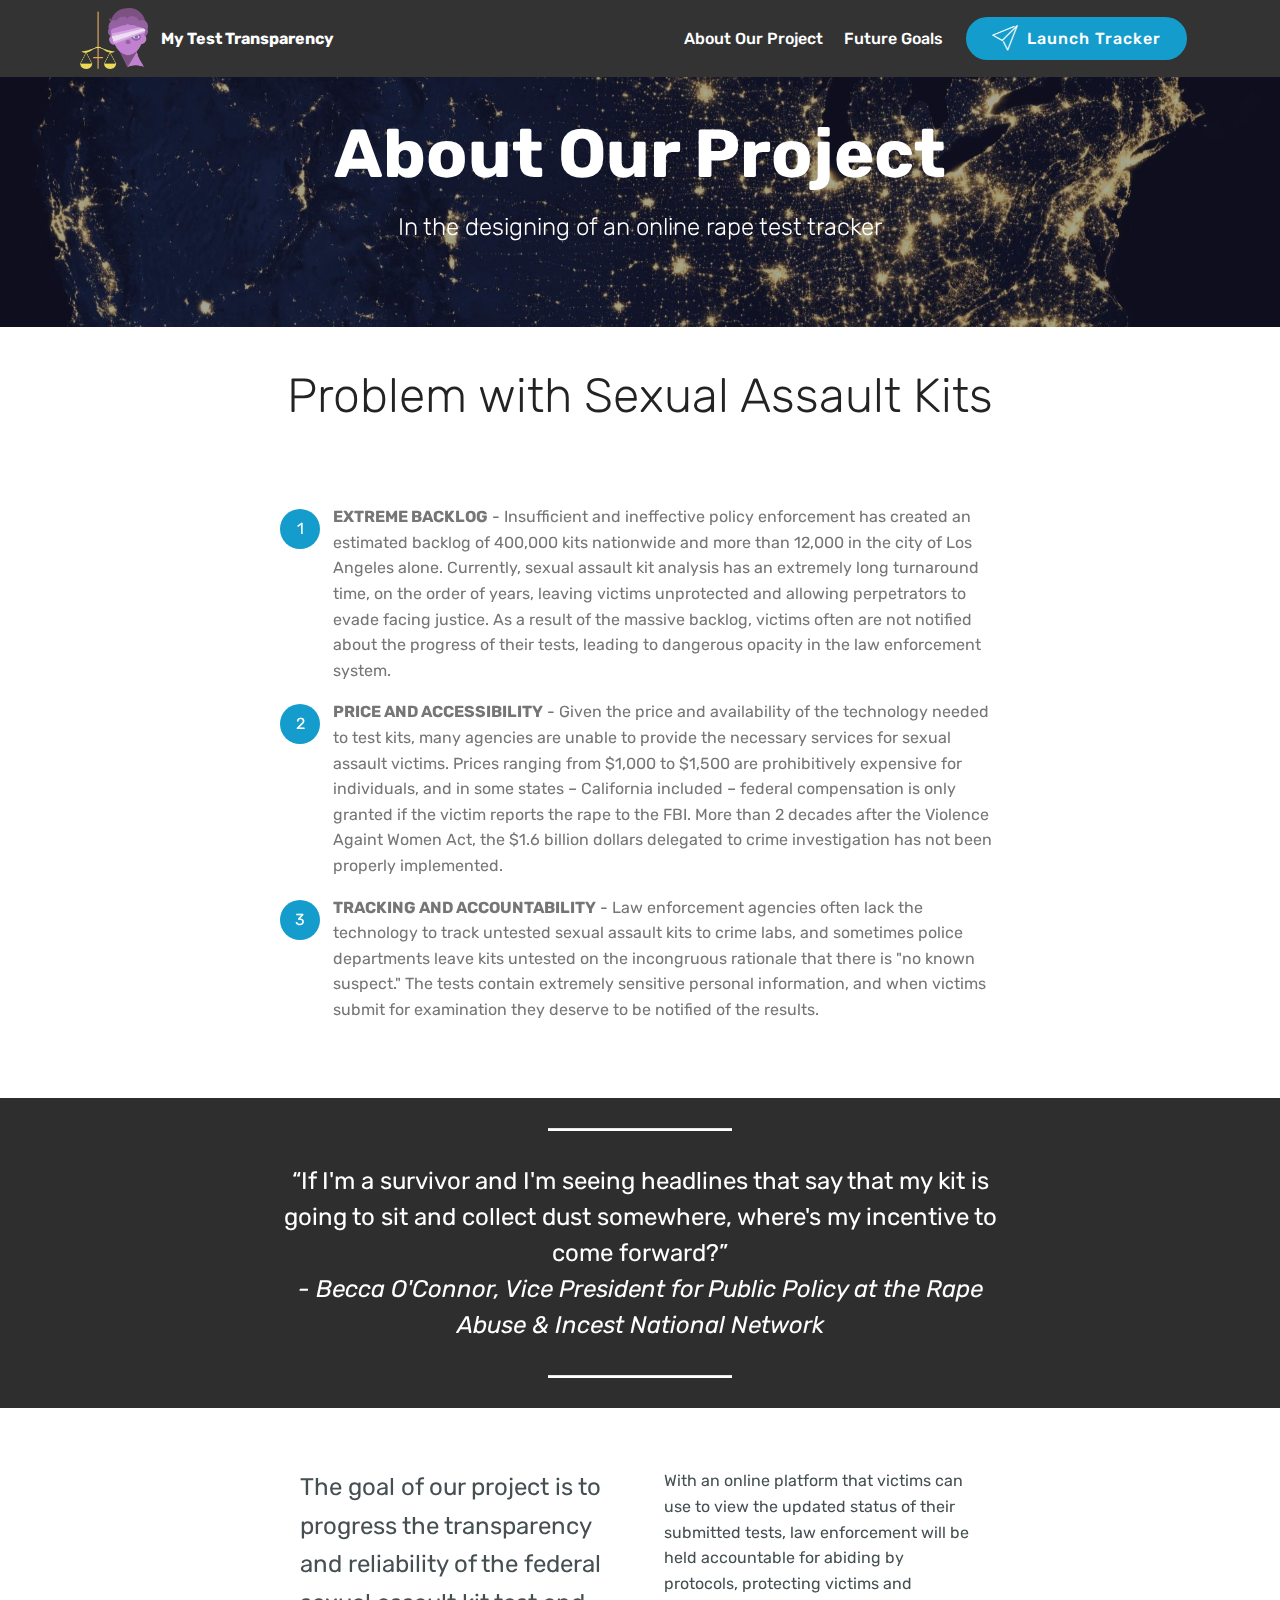
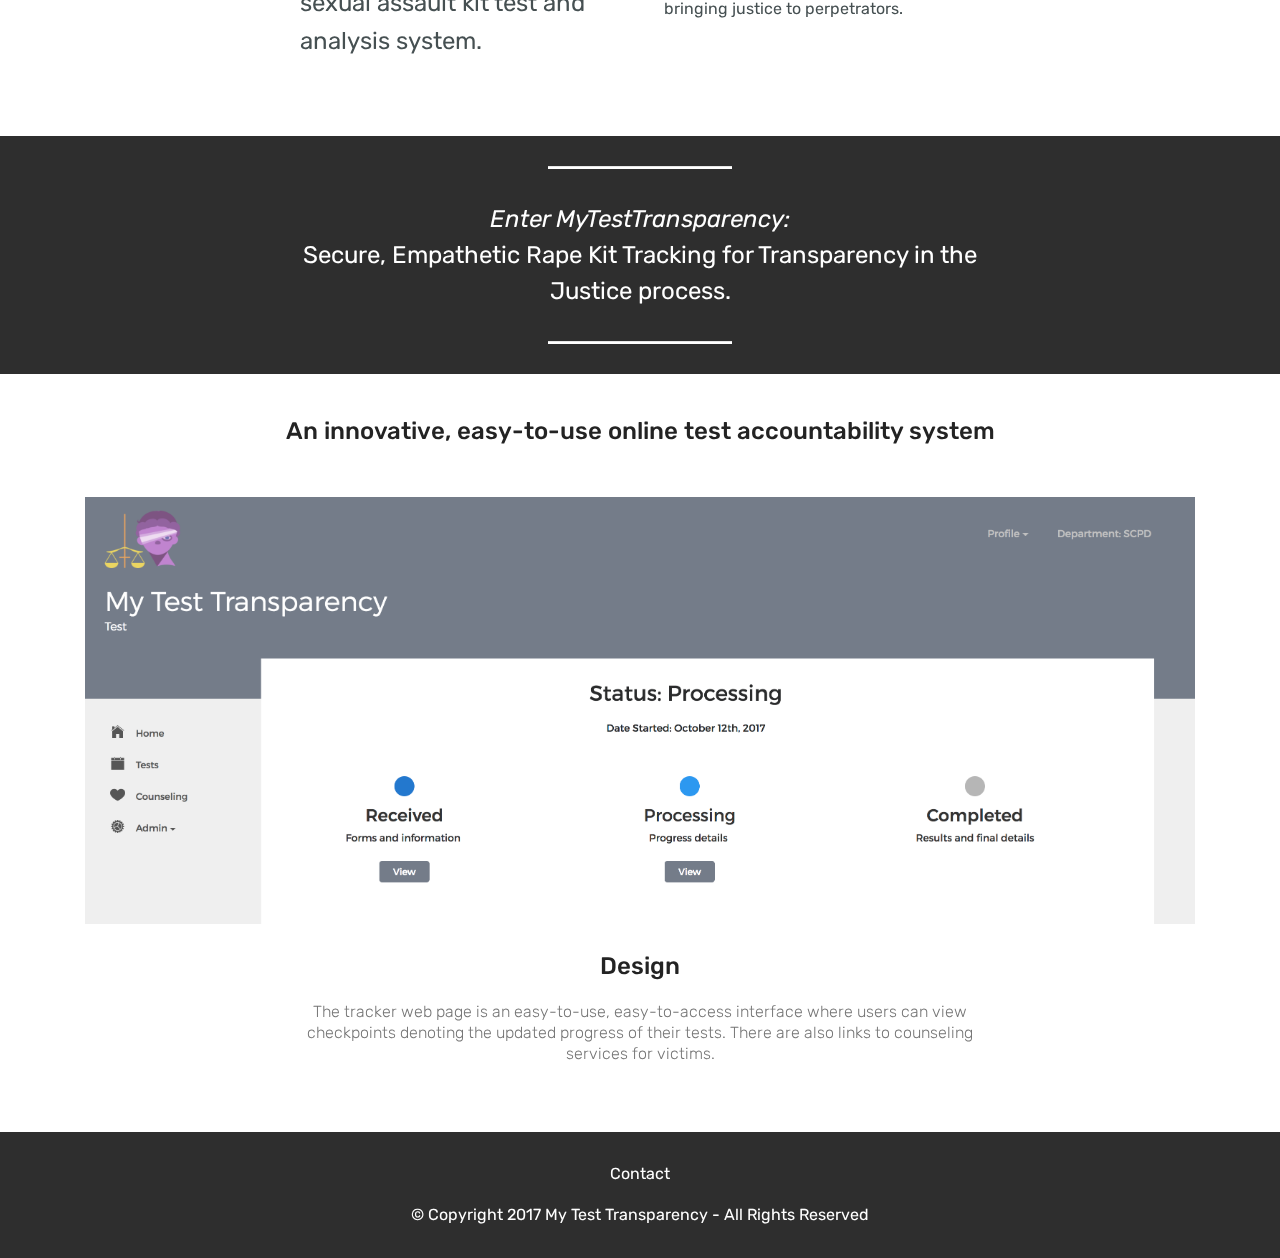
==== commit eb5e1143: "final fixed" ====
--- a/about.html
+++ b/about.html
@@ -23,7 +23,7 @@
   
 </head>
 <body>
-<section class="menu cid-qA3uhq1I6x" once="menu" id="menu1-1q" data-rv-view="82">
+<section class="menu cid-qA3uhq1I6x" once="menu" id="menu1-1q" data-rv-view="76">
 
     
 
@@ -64,7 +64,7 @@
     </nav>
 </section>
 
-<section class="engine"><a href="https://mobirise.co">Mobirise</a></section><section class="mbr-section content5 cid-qzYVEsh3ck mbr-parallax-background" id="content5-o" data-rv-view="56">
+<section class="engine"><a href="https://mobirise.co/o">bootstrap button</a></section><section class="mbr-section content5 cid-qzYVEsh3ck mbr-parallax-background" id="content5-o" data-rv-view="50">
 
     
 
@@ -85,7 +85,7 @@
     </div>
 </section>
 
-<section class="mbr-section content4 cid-qzYWwSznkA" id="content4-p" data-rv-view="59">
+<section class="mbr-section content4 cid-qzYWwSznkA" id="content4-p" data-rv-view="53">
 
     
 
@@ -100,7 +100,7 @@
     </div>
 </section>
 
-<section class="mbr-section article content11 cid-qzYY0s5NIc" id="content11-u" data-rv-view="61">
+<section class="mbr-section article content11 cid-qzYY0s5NIc" id="content11-u" data-rv-view="55">
      
 
     <div class="container">
@@ -116,7 +116,7 @@
     </div>
 </section>
 
-<section class="mbr-section article content10 cid-qzYYzgu5Ie" id="content10-w" data-rv-view="62">
+<section class="mbr-section article content10 cid-qzYYzgu5Ie" id="content10-w" data-rv-view="56">
     
      
 
@@ -129,7 +129,7 @@
     </div>
 </section>
 
-<section class="mbr-section article content3 cid-qzYYx33N7v" id="content3-v" data-rv-view="64">
+<section class="mbr-section article content3 cid-qzYYx33N7v" id="content3-v" data-rv-view="58">
       
      
 
@@ -137,14 +137,14 @@
         <div class="media-container-row">
             <div class="row col-12 col-md-8">
                 <div class="col-12 col-md-6 pr-lg-4 mbr-text mbr-fonts-style display-5"><p>
-                     The goal of our project is to progress the transparency and reliability of the federal rape kit test and analysis system.</p></div>
+                     The goal of our project is to progress the transparency and reliability of the federal sexual assault kit test and analysis system.</p></div>
                 <div class="col-12 col-md-6 pl-lg-4 mbr-text mbr-fonts-style display-7"><p>With an online platform that victims can use to view the updated status of their submitted tests, law enforcement will be held accountable for&nbsp;<span style="font-size: 1rem;">abiding by protocols, protecting victims and bringing&nbsp;</span><span style="font-size: 1rem;">justice to perpetrators.</span></p></div>
             </div>
         </div>
     </div>
 </section>
 
-<section class="mbr-section article content10 cid-qzYZ3nhNGM" id="content10-y" data-rv-view="65">
+<section class="mbr-section article content10 cid-qzYZ3nhNGM" id="content10-y" data-rv-view="59">
     
      
 
@@ -158,7 +158,7 @@
     </div>
 </section>
 
-<section class="mbr-section content4 cid-qzYYXwoCMM" id="content4-x" data-rv-view="67">
+<section class="mbr-section content4 cid-qzYYXwoCMM" id="content4-x" data-rv-view="61">
 
     
 
@@ -173,7 +173,7 @@
     </div>
 </section>
 
-<section class="cid-qzYZJZT6rf" id="image2-z" data-rv-view="69">
+<section class="cid-qzYZJZT6rf" id="image2-z" data-rv-view="63">
 
     
 
@@ -185,7 +185,7 @@
     </figure>
 </section>
 
-<section class="mbr-section content4 cid-qA33wZK6go" id="content4-1p" data-rv-view="71">
+<section class="mbr-section content4 cid-qA33wZK6go" id="content4-1p" data-rv-view="65">
 
     
 
@@ -201,7 +201,7 @@
     </div>
 </section>
 
-<section once="" class="cid-qA30gYaoWU" id="footer7-1l" data-rv-view="73">
+<section once="" class="cid-qA30gYaoWU" id="footer7-1l" data-rv-view="67">
 
     
 
--- a/assets/mobirise/css/mbr-additional.css
+++ b/assets/mobirise/css/mbr-additional.css
@@ -1417,7 +1417,7 @@
 .cid-qzYVEsh3ck {
   padding-top: 120px;
   padding-bottom: 60px;
-  background-image: url("../../../assets/images/united-states-at-night-2000x13331.jpg");
+  background-image: url("../../../assets/images/united-states-at-night-2000x13330.jpg");
 }
 .cid-qzYWwSznkA {
   padding-top: 45px;
@@ -2014,7 +2014,7 @@
 .cid-qA28JkQO5o {
   padding-top: 90px;
   padding-bottom: 30px;
-  background-image: url("../../../assets/images/united-states-at-night-2000x13331.jpg");
+  background-image: url("../../../assets/images/united-states-at-night-2000x13330.jpg");
 }
 .cid-qA2zEnyaKU {
   padding-top: 60px;
